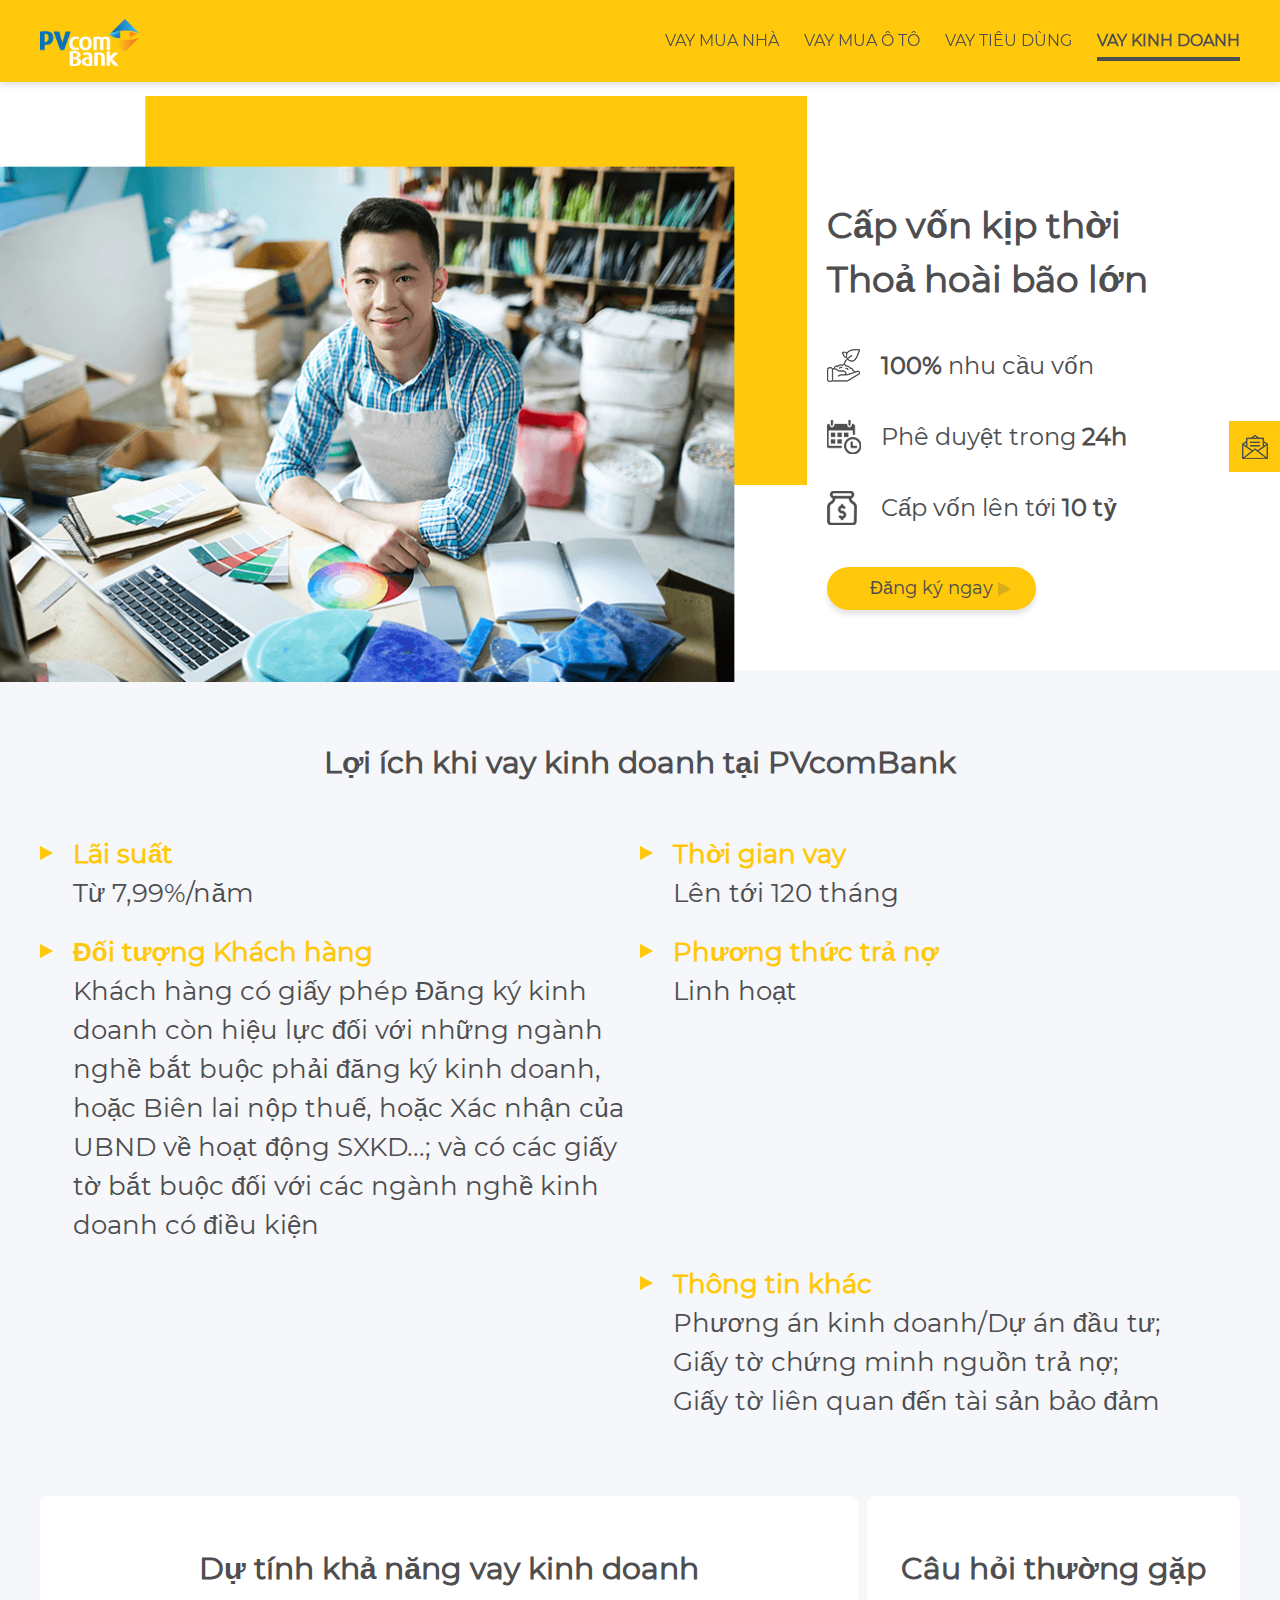
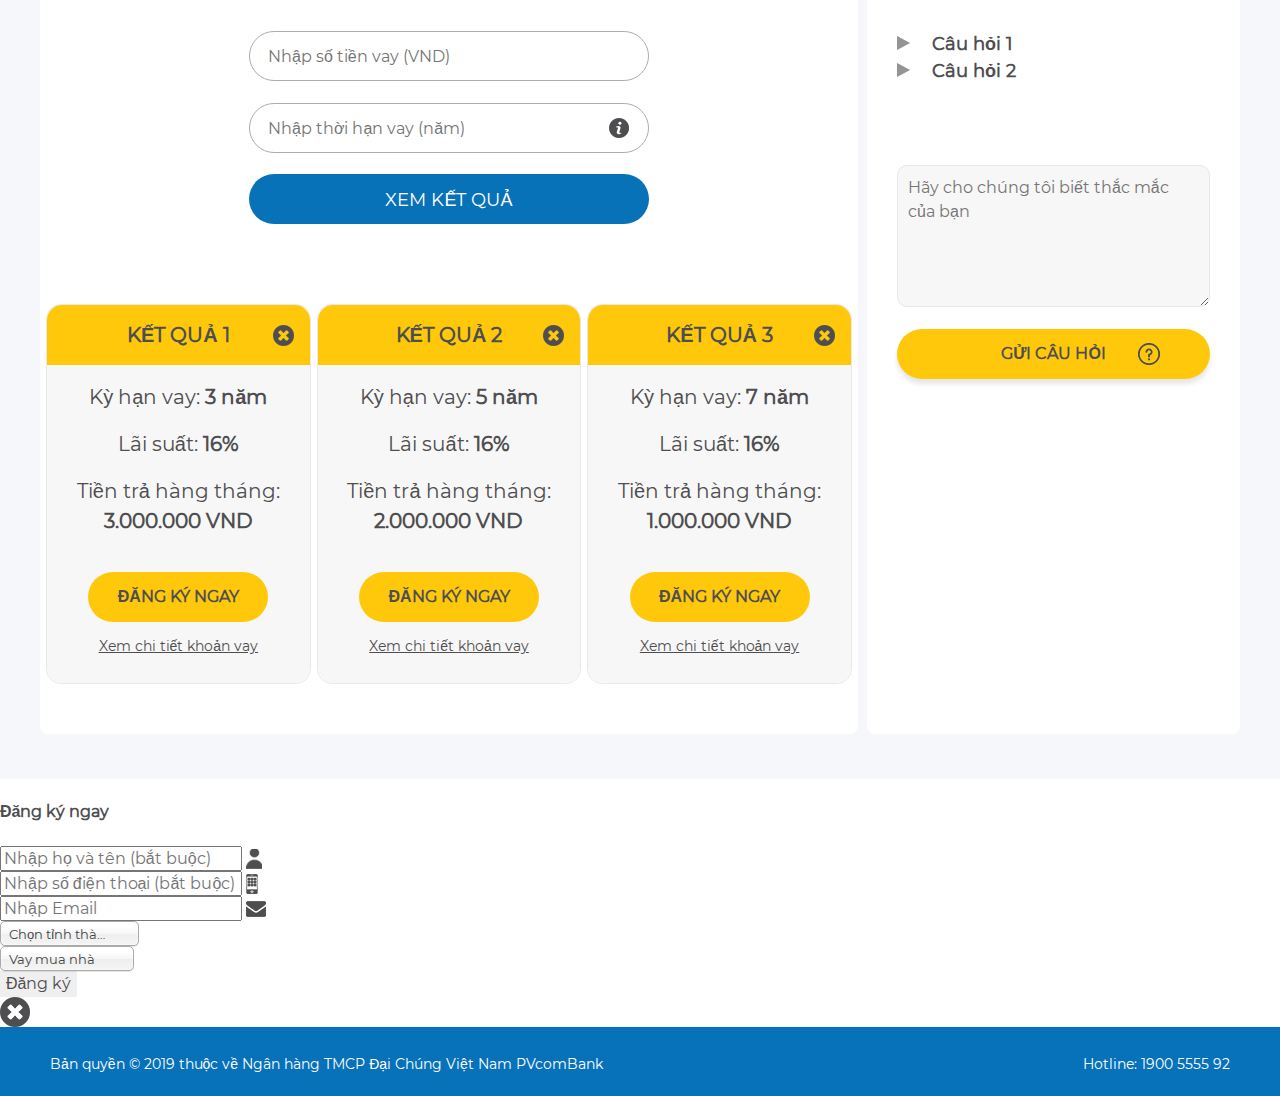
==== vay-kinh-doanh.html @ c95221a7 "first commit" ====
<!DOCTYPE html>
<html lang="vi">
	<head>
		<meta charset="utf-8">
		<meta http-equiv="X-UA-Compatible" content="IE=edge">
		<meta name="viewport" content="width=device-width, initial-scale=1">
		<meta name="format-detection" content="telephone=no"/>
		<title>Vay kinh doanh</title>

		<!-- CSS -->
		<link rel="stylesheet" href="assets/css/fullpage.css">
		<link rel="stylesheet" href="assets/css/chosen.min.css">
		<link rel="stylesheet" href="assets/css/styles.css?ver=1.42">
	</head>
	<body class="page">
		<div id="wrapper">
			<header id="header">
		        <div class="container">
	            	<div class="top-header">
		                <h1 class="logo">
		                	<a href="index.html"><img src="assets/images/commons/logo-big.png" alt="logo"></a>
		                </h1>
			            <div class="hd-right">
			                <nav class="nav">
			                    <ul class="nav-bar">
			                        <li>
			                            <a href="vay-mua-nha.html">Vay mua nhà</a>
			                        </li>
			                        <li>
			                            <a href="vay-mua-oto.html">Vay mua ô tô</a>
			                        </li>
			                        <li>
			                            <a href="vay-tieu-dung.html">Vay tiêu dùng</a>
			                        </li>
			                        <li class="current-menu-item">
			                            <a href="vay-kinh-doanh.html">Vay kinh doanh</a>
			                        </li>
			                    </ul>
			                </nav>
			            </div>
	                	<button id="navLine" class="nav-toggle">
		                    <span></span>
		                </button>
			        </div>
		        </div>
		    </header>
		    <main id="content">
				<div class="main-page">
					<div class="max-content">
						<figure><img src="assets/images/main-vay-kinh-doanh.png" alt="vay kinh doanh"></figure>
						<div class="main-page-info">
							<h2 class="title-page">Cấp vốn kịp thời<br />Thoả hoài bão lớn</h2>
							<ul>
								<li class="plant"><strong>100%</strong> nhu cầu vốn</li>
								<li class="calendar">Phê duyệt trong <strong>24h</strong></li>
								<li class="money">Cấp vốn lên tới <strong>10 tỷ</strong></li>
							</ul>
							<div class="btn-action"><a href="#" data-popup-open="popup-register" class="btn-register">Đăng ký ngay</a></div>
						</div>
					</div>
				</div>
				<div class="benefit">
					<div class="container">
						<h2 class="benefit-title">Lợi ích khi vay kinh doanh tại PVcomBank</h2>
						<div class="benefit-body">
							<div class="rows">
								<div class="benefit-col">
									<p><span class="clr-primary">Lãi suất</span><br />Từ 7,99%/năm</p>
								</div>
								<div class="benefit-col">
									<p><span class="clr-primary">Thời gian vay</span><br />Lên tới 120 tháng</p>
								</div>
							</div>
							<div class="rows">
								<div class="benefit-col">
									<p><span class="clr-primary">Đối tượng Khách hàng</span><br />Khách hàng có giấy phép Đăng ký kinh doanh còn hiệu lực đối với những ngành nghề bắt buộc phải đăng ký kinh doanh, hoặc Biên lai nộp thuế, hoặc Xác nhận của UBND về hoạt động SXKD...; và có các giấy tờ bắt buộc đối với các ngành nghề kinh doanh có điều kiện</p>
								</div>
								<div class="benefit-col">
									<p><span class="clr-primary">Phương thức trả nợ</span><br />Linh hoạt</p>
								</div>
							</div>
							<div class="rows">
								<div class="benefit-col">
								</div>
								<div class="benefit-col">
									<p><span class="clr-primary">Thông tin khác</span><br />Phương án kinh doanh/Dự án đầu tư;<br />Giấy tờ chứng minh nguồn trả nợ;<br />Giấy tờ liên quan đến tài sản bảo đảm</p>
								</div>
							</div>
						</div>
					</div>
				</div>
				<div class="estimates-faq">
					<div class="container">
						<div class="inner-estimates-faq">
							<div class="estimates-faq-col">
								<h2 class="estimates-faq-title">Dự tính khả năng vay kinh doanh</h2>
								<form id="loan-calculate" action="#" method="post" role="form">
									<div class="form-group">
										<input type="text" id="loan_amount" name="amount" placeholder="Nhập số tiền vay (VND)" required="required" autocomplete="off" data-a-dec="," data-a-sep=".">
									</div>
									<div class="form-group">
										<input type="text" id="loan_month" name="month" placeholder="Nhập thời hạn vay (năm)" required="required" autocomplete="off">
										<label for="month" class="input-info" rel="tooltip">
											<img src="assets/images/commons/ic-info-input.png">
											<span class="right">
										        <span>Tối thiểu: 1 năm<br />Tối đa: 10 năm</span>
										        <i></i>
										    </span>
										</label>
									</div>
									<button id="btn-cal-loan">Xem kết quả</button>
								</form>
								<div class="result">
									<div class="result-detail">
										<h3 class="result-title">Kết quả 1</h3>
										<div class="result-detai-content">
											<p>Kỳ hạn vay: <strong>3 năm</strong></p>
											<p>Lãi suất: <strong>16%</strong></p>
											<p>Tiền trả hàng tháng: <br /><strong>3.000.000 VND</strong></p>
											<div class="btn-loan-register"><a data-popup-open="popup-register" href="#">Đăng ký ngay</a></div>
											<a  href="chi-tiet-khoan-vay.html" target="_blank" class="link-loan-detail">Xem chi tiết khoản vay</a>
										</div>
									</div>
									<div class="result-detail dl-pc">
										<h3 class="result-title">Kết quả 2</h3>
										<div class="result-detai-content">
											<p>Kỳ hạn vay: <strong>5 năm</strong></p>
											<p>Lãi suất: <strong>16%</strong></p>
											<p>Tiền trả hàng tháng: <br /><strong>2.000.000 VND</strong></p>
											<div class="btn-loan-register"><a data-popup-open="popup-register" href="#">Đăng ký ngay</a></div>
											<a  href="chi-tiet-khoan-vay.html" target="_blank" class="link-loan-detail">Xem chi tiết khoản vay</a>
										</div>
									</div>
									<div class="result-detail dl-pc">
										<h3 class="result-title">Kết quả 3</h3>
										<div class="result-detai-content">
											<p>Kỳ hạn vay: <strong>7 năm</strong></p>
											<p>Lãi suất: <strong>16%</strong></p>
											<p>Tiền trả hàng tháng: <br /><strong>1.000.000 VND</strong></p>
											<div class="btn-loan-register"><a data-popup-open="popup-register" href="#">Đăng ký ngay</a></div>
											<a  href="chi-tiet-khoan-vay.html" target="_blank" class="link-loan-detail">Xem chi tiết khoản vay</a>
										</div>
									</div>
								</div>
								<div class="btn-more-result dl-sp">Xem thêm kết quả khác</div>
							</div>
							<div class="estimates-faq-col">
								<h2 class="estimates-faq-title">Câu hỏi thường gặp</h2>
								<div class="faq-list">
									<div class="faq-item">
										<div class="faq-item-title">Câu hỏi 1</div>
										<div class="faq-item-content"><p>Trả lời câu hỏi 2</p></div>
									</div>
									<div class="faq-item">
										<div class="faq-item-title">Câu hỏi 2</div>
										<div class="faq-item-content"><p>Trả lời câu hỏi 2</p></div>
									</div>
								</div>
								<div class="send-question">
									<form id="send-question" action="#" method="POST" role="form">
										<textarea name="question-content" id="question-content" rows="5" required="required" placeholder="Hãy cho chúng tôi biết thắc mắc của bạn"></textarea>
										<button type="submit" class="btn-send-question">Gửi câu hỏi</button>
									</form>
								</div>
							</div>
						</div>
					</div>
				</div>
				<div class="toolbox-link dl-pc">
					<ul class="tool-link">
						<li data-popup-open="popup-register" class="message"><a href="#">Đăng ký ngay</a></li>
					</ul>
				</div>
				<div class="popup-modal popup-register" data-popup="popup-register">
					<div class="popup-inner">
						<h4 class="popup-register-title">Đăng ký ngay</h4>
						<form action="#" id="form-register" method="POST" role="form">
							<div class="form-group required">
								<input type="text" id="input-name" name="name" placeholder="Nhập họ và tên (bắt buộc)" required="required">
								<label for="name" class="input-icon">
									<img src="assets/images/commons/ic-user.png">
								</label>
							</div>
							<div class="form-group required">
								<input type="text" id="input-phone" name="phone" placeholder="Nhập số điện thoại (bắt buộc)" required="required">
								<label for="phone" class="input-icon">
									<img src="assets/images/commons/ic-phone.png">
								</label>
							</div>
							<div class="form-group">
								<input type="text" id="input-email" name="email" placeholder="Nhập Email">
								<label for="email" class="input-icon">
									<img src="assets/images/commons/ic-email.png">
								</label>
							</div>
							<div class="form-group">
								<select name="provinces" id="input-provinces">
									<option value="">Chọn tỉnh thành</option>
									<option value="Hà Nội">Hà Nội</option>
									<option value="Đà Nẵng">Đà Nẵng</option>
									<option value="TP. Hồ Chí Minh">TP. Hồ Chí Minh</option>
								</select>
							</div>
							<div class="form-group">
								<select name="loan-type" id="input-loan-type">
									<option value="Vay mua nhà">Vay mua nhà</option>
									<option value="Vay mua ô tô">Vay mua ô tô</option>
									<option value="Vay tiêu dùng">Vay tiêu dùng</option>
									<option value="Vay Kinh doanh">Vay Kinh doanh</option>
								</select>
							</div>

							<button type="submit" id="btn-register-submit" class="btn-register btn-primary">Đăng ký</button>
						</form>

						<a class="popup-close" data-popup-close="popup-register" href="#"><img src="assets/images/commons/ic-close-form.png"></a>
					</div>
				</div>
				<div class="advisory-register dl-sp">
					<div class="inner-advisory-register">
						<a href="#" data-popup-open="popup-register" title="Đăng ký ngay">Đăng ký ngay</a>
					</div>
				</div>
			</main>
			<footer id="footer">
				<div class="container">
					<div class="ft-content">
						<div class="ft-col">
							<p>Bản quyền © 2019 thuộc về Ngân hàng TMCP Đại Chúng Việt Nam PVcomBank</p>
						</div>
						<div class="ft-col">
							<p>Hotline: 1900 5555 92</p>
						</div>
					</div>
				</div>
			</footer>
		</div>

		<!-- jQuery -->
		<script src="assets/js/jquery.min.js"></script>
		<script src="assets/js/fullpage.js"></script>
		<script src="assets/js/autoNumeric.js"></script>
		<script src="assets/js/chosen.jquery.min.js"></script>
		<script src="assets/js/customs.js?ver=1.42"></script>
		<script>
			$(document).ready(function() {
			    $("input[name='amount']").autoNumeric('init', {
			        mDec: 0
			    });
			});
			$("#input-provinces, #input-loan-type").chosen();
		</script>
	</body>
</html>
---- assets/css/styles.css ----
html {
  font-family: sans-serif;
  /* 1 */
  -ms-text-size-adjust: 100%;
  /* 2 */
  -webkit-text-size-adjust: 100%;
  /* 2 */ }

body {
  margin: 0;
}

article,
aside,
details,
figcaption,
figure,
footer,
header,
hgroup,
main,
menu,
nav,
section,
summary {
  display: block; }

audio,
canvas,
progress,
video {
  display: inline-block;
  /* 1 */
  vertical-align: baseline;
  /* 2 */ }

audio:not([controls]) {
  display: none;
  height: 0; }

[hidden],
template {
  display: none; }

a {
  background-color: transparent; }

a:active, a:hover {
  outline: 0; }

abbr[title] {
  border-bottom: 1px dotted; }

b,
strong {
  font-weight: bold; }

dfn {
  font-style: italic; }

h1 {
  font-size: 2em;
  margin: 0.67em 0; }

mark {
  background: #ff0;
  color: #000; }

small {
  font-size: 80%; }

sub,
sup {
  font-size: 75%;
  line-height: 0;
  position: relative;
  vertical-align: baseline; }

sup {
  top: -0.5em; }

sub {
  bottom: -0.25em; }

img {
  border: 0; }

svg:not(:root) {
  overflow: hidden; }

figure {
  margin: 1em 40px; }

hr {
  box-sizing: content-box;
  height: 0; }

pre {
  overflow: auto; }

code,
kbd,
pre,
samp {
  font-family: monospace, monospace;
  font-size: 1em; }

button,
input,
optgroup,
select,
textarea {
  color: inherit;
  /* 1 */
  font: inherit;
  /* 2 */
  margin: 0;
  /* 3 */ }

button {
  overflow: visible; }

button,
select {
  text-transform: none; }

button,
html input[type="button"],
input[type="reset"],
input[type="submit"] {
  -webkit-appearance: button;
  /* 2 */
  cursor: pointer;
  /* 3 */ }

button[disabled],
html input[disabled] {
  cursor: default; }

button::-moz-focus-inner,
input::-moz-focus-inner {
  border: 0;
  padding: 0; }

input {
  line-height: normal; }

input[type="checkbox"],
input[type="radio"] {
  box-sizing: border-box;
  /* 1 */
  padding: 0;
  /* 2 */ }

input[type="number"]::-webkit-inner-spin-button,
input[type="number"]::-webkit-outer-spin-button {
  height: auto; }

input[type="search"] {
  -webkit-appearance: textfield;
  /* 1 */
  box-sizing: content-box;
  /* 2 */ }

input[type="search"]::-webkit-search-cancel-button,
input[type="search"]::-webkit-search-decoration {
  -webkit-appearance: none; }

fieldset {
  border: 1px solid #c0c0c0;
  margin: 0 2px;
  padding: 0.35em 0.625em 0.75em; }

legend {
  border: 0;
  /* 1 */
  padding: 0;
  /* 2 */ }

textarea {
  overflow: auto; }

optgroup {
  font-weight: bold; }

table {
  border-collapse: collapse;
  border-spacing: 0; }

td,
th {
  padding: 0; }

/* base valiables */
/*keyframes*/
/* common mixins */
/* base valiables */
/* montserrat-regular - latin */
@font-face {
  font-family: 'Montserrat';
  font-style: normal;
  font-weight: 400;
  src: url('../fonts/montserrat-v14-latin-regular.eot'); /* IE9 Compat Modes */
  src: local('Montserrat Regular'), local('Montserrat-Regular'),
       url('../fonts/montserrat-v14-latin-regular.eot?#iefix') format('embedded-opentype'), /* IE6-IE8 */
       url('../fonts/montserrat-v14-latin-regular.woff2') format('woff2'), /* Super Modern Browsers */
       url('../fonts/montserrat-v14-latin-regular.woff') format('woff'), /* Modern Browsers */
       url('../fonts/montserrat-v14-latin-regular.ttf') format('truetype'), /* Safari, Android, iOS */
       url('../fonts/montserrat-v14-latin-regular.svg#Montserrat') format('svg'); /* Legacy iOS */
}

* {
  -webkit-box-sizing: border-box;
  -moz-box-sizing: border-box;
  box-sizing: border-box; }

html {
  font-size: 62.5%; }

html:not(.lt-ie10) .not-animated {
  opacity: 0; }

body {
  background-color: #fff;
  font-family: 'Montserrat', Arial, sans-serif;
  font-size: 1.6rem;
  line-height: 1.5;
  color: #4e4e50;
  width: 100%;
  height: 100%;
  overflow-x: hidden; }

ul, li {
  list-style: none;
  padding: 0; }

textarea:focus, input:focus, button:focus, select:focus {
  outline: none; }

select::-ms-expand {
  display: none;
  /* hide the default arrow in ie10 and ie11 */ }

button {
  border: none; }

a {
  opacity: 1;
  -webkit-transition: all 0.4s ease;
  -moz-transition: all 0.4s ease;
  -ms-transition: all 0.4s ease;
  -o-transition: all 0.4s ease;
  transition: all 0.4s ease; }
  a:hover {
    opacity: 0.7; }

p {
  margin-top: 1rem;
  margin-bottom: 1rem; }

a:hover, a:link, a:visited, a:active {
  text-decoration: none; }

img {
  width: auto;
  max-width: 100%;
  height: auto;
  vertical-align: middle; }

figure {
  padding: 0;
  margin: 0; }

button, html input[type="button"], input[type="reset"], input[type="submit"] {
  -webkit-appearance: button;
  cursor: pointer; }

input {
  height: auto; }

:not(output):-moz-ui-invalid {
  box-shadow: none; }

:not(output):-moz-ui-invalid:-moz-focusring {
  box-shadow: none; }

output:-moz-ui-invalid {
  color: none; }

.wrapper {
  width: 100%;
  height: 100%;
  overflow: hidden;
  position: relative; }

.container {
  width: 100%;
  max-width: 1200px;
  margin: 0 auto; }
  @media screen and (max-width: 768px) {
    .container {
      padding-left: 20px;
      padding-right: 20px; } }

.max-content {
  max-width: 1366px;
  width: 100%;
  margin: 0 auto; }

.no-position {
  position: static; }

.img-responsive {
  max-width: 100%;
  display: block;
  height: auto; }

.text-left {
  text-align: left; }

.text-center {
  text-align: center; }

.text-right {
  text-align: right; }

.text-justify {
  text-align: justify; }

.text-lowercase {
  text-transform: lowercase; }

.text-uppercase {
  text-transform: uppercase; }

.nopd {
  padding: 0 !important; }

.nomg {
  margin: 0 !important; }

img.dl-pc {
  margin: 0 auto; }

.dl-pc {
  display: block; }
  @media screen and (max-width: 768px) {
    .dl-pc {
      display: none; } }

.dl-sp {
  display: none; }
  @media screen and (max-width: 768px) {
    .dl-sp {
      display: block; } }

.box-content figure {
  overflow: hidden;
  display: table;
  width: 100%; }

.box-content figure img {
  -webkit-transform: scale(1);
  transform: scale(1);
  -webkit-transition: .3s ease-in-out;
  transition: .3s ease-in-out; }

.box-content figure:hover img {
  -webkit-transform: scale(1.1);
  transform: scale(1.1); }

#fp-nav ul li a span, .fp-slidesNav ul li a span {
  background: #0072bc; }

.intro .title-section {
  font-size: 36px;
  margin-top: 0;
  line-height: 1.35; }
  @media screen and (max-width: 768px) {
    .intro .title-section {
      font-size: 22px; } }
  @media screen and (max-width: 768px) and (min-width: 320px) {
    .intro .title-section {
      font-size: calc(22px + 14 * ((100vw - 320px) / 448)); } }
  @media screen and (max-width: 768px) and (min-width: 768px) {
    .intro .title-section {
      font-size: 36px; } }

.intro p {
  font-size: 16px; }
  @media screen and (min-width: 320px) {
    .intro p {
      font-size: calc(16px + 2 * ((100vw - 320px) / 448)); } }
  @media screen and (min-width: 768px) {
    .intro p {
      font-size: 18px; } }

.btn-action .btn-register {
  width: 209px;
  height: 43px;
  background: #ffc80b;
  display: -webkit-box;
  display: -moz-box;
  display: -ms-flexbox;
  display: -moz-flex;
  display: -webkit-flex;
  display: flex;
  align-items: center;
  justify-content: center;
  border-radius: 50px;
  font-size: 18px;
  color: #4e4e50;
  position: relative;
  box-shadow: 0px 5px 5px rgba(0, 0, 0, 0.1);
  transition: all 0.3s ease 0s; }
  @media screen and (max-width: 768px) {
    .btn-action .btn-register {
      margin: auto; } }
  .btn-action .btn-register:after {
    content: '';
    background: url("../images/commons/ic-next.png") no-repeat;
    position: absolute;
    width: 13px;
    height: 14px;
    top: 0;
    bottom: 0;
    right: 25px;
    margin: auto; }
  .btn-action .btn-register:hover {
    opacity: 1;
    background: #0072bc;
    box-shadow: 0px 5px 5px rgba(57, 114, 187, 0.1);
    color: #fff;
    transform: translateY(-2px); }
  .btn-action .btn-register.btn--white {
    background: #fff;
    color: #4e4e50; }
    .btn-action .btn-register.btn--white:hover {
      opacity: 1;
      background: #0072bc;
      box-shadow: 0px 5px 5px rgba(57, 114, 187, 0.1);
      color: #fff;
      transform: translateY(-2px); }
    .btn-action .btn-register.btn--white:after {
      background: url("../images/commons/ic-next-white.png") no-repeat; }

/* Icon Wobble Horizontal */
@-webkit-keyframes hvr-icon-wobble-horizontal {
  16.65% {
    -webkit-transform: translateX(6px);
    transform: translateX(6px); }
  33.3% {
    -webkit-transform: translateX(-5px);
    transform: translateX(-5px); }
  49.95% {
    -webkit-transform: translateX(4px);
    transform: translateX(4px); }
  66.6% {
    -webkit-transform: translateX(-2px);
    transform: translateX(-2px); }
  83.25% {
    -webkit-transform: translateX(1px);
    transform: translateX(1px); }
  100% {
    -webkit-transform: translateX(0);
    transform: translateX(0); } }

@keyframes hvr-icon-wobble-horizontal {
  16.65% {
    -webkit-transform: translateX(6px);
    transform: translateX(6px); }
  33.3% {
    -webkit-transform: translateX(-5px);
    transform: translateX(-5px); }
  49.95% {
    -webkit-transform: translateX(4px);
    transform: translateX(4px); }
  66.6% {
    -webkit-transform: translateX(-2px);
    transform: translateX(-2px); }
  83.25% {
    -webkit-transform: translateX(1px);
    transform: translateX(1px); }
  100% {
    -webkit-transform: translateX(0);
    transform: translateX(0); } }

.hvr-icon-wobble-horizontal {
  display: inline-block;
  vertical-align: middle;
  /* -webkit-transform: perspective(1px) translateZ(0); */
  /* transform: perspective(1px) translateZ(0); */
  box-shadow: 0 0 1px rgba(0, 0, 0, 0);
  -webkit-transition-duration: 0.3s;
  /* transition-duration: 0.3s; */ }

.btn-action .btn-register:after {
  -webkit-transform: translateZ(0);
  transform: translateZ(0); }

.btn-action .btn-register:hover:after, .btn-action .btn-register:focus:after,
.btn-action .btn-register:active:after {
  -webkit-animation-name: hvr-icon-wobble-horizontal;
  animation-name: hvr-icon-wobble-horizontal;
  -webkit-animation-duration: 1s;
  animation-duration: 1s;
  -webkit-animation-timing-function: ease-in-out;
  animation-timing-function: ease-in-out;
  -webkit-animation-iteration-count: 1;
  animation-iteration-count: 1; }

.clearfix {
  clear: both;
  height: 0; }
  .clearfix:after, .clearfix:before {
    content: " ";
    display: table; }

.select2-dropdown {
  top: 22px !important;
  left: 8px !important; }

#wrapper #header {
  position: fixed;
  z-index: 999;
  width: 100%;
  transition: all 0.5s; }
  #wrapper #header .top-header {
    display: -webkit-box;
    display: -moz-box;
    display: -ms-flexbox;
    display: -moz-flex;
    display: -webkit-flex;
    display: flex;
    align-items: center;
    justify-content: space-between; }
    #wrapper #header .top-header .logo {
      margin: .5em 0; }
      #wrapper #header .top-header .logo img {
        width: 142px;
        transition: all 1s ease;
        -webkit-transition: all 1s ease; }
      @media screen and (max-width: 768px) {
        #wrapper #header .top-header .logo {
          width: 77px;
          margin: .15em auto; } }
    #wrapper #header .top-header .hd-right nav .nav-bar {
      display: -webkit-box;
      display: -moz-box;
      display: -ms-flexbox;
      display: -moz-flex;
      display: -webkit-flex;
      display: flex; }
      @media screen and (max-width: 768px) {
        #wrapper #header .top-header .hd-right nav .nav-bar {
          flex-direction: column; } }
      @media screen and (max-width: 768px) {
        #wrapper #header .top-header .hd-right nav .nav-bar li {
          border-bottom: 1px solid #ffffff35;
          margin: 0 !important;
          padding: 14px 0; } }
      #wrapper #header .top-header .hd-right nav .nav-bar li a {
        color: #4e4e50;
        position: relative;
        text-transform: uppercase; }
        @media screen and (max-width: 768px) {
          #wrapper #header .top-header .hd-right nav .nav-bar li a {
            color: #fff; } }
        #wrapper #header .top-header .hd-right nav .nav-bar li a:before, #wrapper #header .top-header .hd-right nav .nav-bar li a:after {
          position: absolute;
          -webkit-transition: all 0.35s ease;
          transition: all 0.35s ease; }
        #wrapper #header .top-header .hd-right nav .nav-bar li a:before {
          bottom: -11px;
          display: block;
          height: 4px;
          width: 0%;
          content: "";
          background: #4e4e50; }
          @media screen and (max-width: 768px) {
            #wrapper #header .top-header .hd-right nav .nav-bar li a:before {
              content: none; } }
        #wrapper #header .top-header .hd-right nav .nav-bar li a:hover:before {
          opacity: 1;
          width: 100%; }
        #wrapper #header .top-header .hd-right nav .nav-bar li a:hover:after {
          max-width: 100%; }
        #wrapper #header .top-header .hd-right nav .nav-bar li a:hover {
          opacity: 1; }
      #wrapper #header .top-header .hd-right nav .nav-bar li.current-menu-item a:before {
        opacity: 1;
        width: 100%; }
      #wrapper #header .top-header .hd-right nav .nav-bar li.current-menu-item {
        font-weight: 600; }
      #wrapper #header .top-header .hd-right nav .nav-bar li:not(:last-child) {
        margin-right: 25px; }
        @media screen and (max-width: 840px) {
          #wrapper #header .top-header .hd-right nav .nav-bar li:not(:last-child) {
            margin-right: 8px; } }
    @media screen and (max-width: 768px) {
      #wrapper #header .top-header .hd-right {
        background: rgba(241, 188, 18, 0.8);
        position: absolute;
        width: 100%;
        max-width: 768px;
        height: auto;
        margin-top: 56px;
        left: 0;
        top: 0;
        z-index: 99;
        -webkit-transform: translate3d(100%, 0, 0);
        -ms-transform: translate3d(100%, 0, 0);
        -moz-transform: translate3d(100%, 0, 0);
        transform: translate3d(100%, 0, 0);
        -webkit-transition: transform 0.4s ease;
        -ms-transition: transform 0.4s ease;
        -moz-transition: transform 0.4s ease;
        transition: transform 0.4s ease;
        padding: 0 10px; }
        #wrapper #header .top-header .hd-right.nav-active {
          -webkit-transform: translate3d(0, 0, 0);
          -ms-transform: translate3d(0, 0, 0);
          -moz-transform: translate3d(0, 0, 0);
          transform: translate3d(0, 0, 0); } }
    #wrapper #header .top-header .nav-toggle {
      background-color: transparent;
      color: #fff;
      border: none;
      line-height: 0;
      display: inline-block;
      position: absolute;
      width: 30px;
      height: 30px;
      padding: 0;
      margin: 0;
      cursor: pointer;
      outline: none;
      z-index: 999;
      display: none;
      right: 20px; }
      @media screen and (max-width: 768px) {
        #wrapper #header .top-header .nav-toggle {
          display: block; } }
      #wrapper #header .top-header .nav-toggle span {
        background-color: #fff;
        height: 4px;
        border-radius: 0;
        position: relative;
        display: block;
        width: 30px;
        -webkit-transition: 0.3s all ease;
        -moz-transition: 0.3s all ease;
        -ms-transition: 0.3s all ease;
        -o-transition: 0.3s all ease;
        transition: 0.3s all ease; }
        #wrapper #header .top-header .nav-toggle span:before, #wrapper #header .top-header .nav-toggle span:after {
          background-color: #fff;
          content: "";
          position: absolute;
          width: 30px;
          height: 4px;
          left: 0;
          top: -10px;
          border-radius: 0;
          -webkit-transition: 0.3s all ease;
          -moz-transition: 0.3s all ease;
          -ms-transition: 0.3s all ease;
          -o-transition: 0.3s all ease;
          transition: 0.3s all ease;
          -webkit-transition-duration: 0.3s, 0.3s, .3s;
          transition-duration: 0.3s, 0.3s, .3s;
          -webkit-transition-delay: 0.3s, 0s, .3s;
          transition-delay: 0.3s, 0s, .3s;
          -webkit-transition-property: top, -webkit-transform, width;
          transition-property: top, transform, width;
          transform-origin: center; }
        #wrapper #header .top-header .nav-toggle span:after {
          top: 10px; }
      #wrapper #header .top-header .nav-toggle.active span {
        background: transparent;
        right: 0;
        left: auto;
        -webkit-transition: background 0.3s 0s ease;
        -moz-transition: background 0.3s 0s ease;
        -ms-transition: background 0.3s 0s ease;
        -o-transition: background 0.3s 0s ease;
        transition: background 0.3s 0s ease; }
        #wrapper #header .top-header .nav-toggle.active span:before, #wrapper #header .top-header .nav-toggle.active span:after {
          top: 0;
          right: 0;
          left: auto;
          width: 30px;
          -webkit-transition-delay: 0s, 0.3s;
          transition-delay: 0s, 0.3s; }
        #wrapper #header .top-header .nav-toggle.active span:before {
          -webkit-transform: rotate(45deg);
          -ms-transform: rotate(45deg);
          -moz-transform: rotate(45deg);
          transform: rotate(45deg); }
        #wrapper #header .top-header .nav-toggle.active span:after {
          -webkit-transform: rotate(-45deg);
          -ms-transform: rotate(-45deg);
          -moz-transform: rotate(-45deg);
          transform: rotate(-45deg); }
      #wrapper #header .top-header .nav-toggle small {
        display: none; }
  #wrapper #header.scroll-down {
    box-shadow: 0 3px 7px rgba(0, 0, 0, 0.13);
    background: #ffc80b; }
    #wrapper #header.scroll-down img {
      width: 100px !important;
      transition: all 1s ease;
      -webkit-transition: all 1s ease; }

footer, .box-ft {
  background: #0772ba; }
  footer.fix-footer, .box-ft.fix-footer {
    position: fixed;
    bottom: 0;
    width: 100%; }
  footer .container, .box-ft .container {
    padding: 0 10px; }
  footer .ft-content, .box-ft .ft-content {
    height: 69px;
    display: -webkit-box;
    display: -moz-box;
    display: -ms-flexbox;
    display: -moz-flex;
    display: -webkit-flex;
    display: flex;
    align-items: center;
    justify-content: space-between;
    color: #fff;
    font-size: 14px;
    padding-top: 5px; }
    @media screen and (max-width: 768px) {
      footer .ft-content, .box-ft .ft-content {
        height: auto;
        flex-direction: column;
        justify-content: center; }
        footer .ft-content .ft-col, .box-ft .ft-content .ft-col {
          text-align: center; }
          footer .ft-content .ft-col:first-child, .box-ft .ft-content .ft-col:first-child {
            order: 2;
            font-size: 10px; }
          footer .ft-content .ft-col:last-child, .box-ft .ft-content .ft-col:last-child {
            order: 1;
            font-size: 12px; }
          footer .ft-content .ft-col p, .box-ft .ft-content .ft-col p {
            margin: 0 0 .5rem; } }

#content .box-main {
  background: url("../images/screen-1.png") no-repeat;
  background-size: cover;
  display: block; }
  @media screen and (max-width: 768px) {
    #content .box-main {
      background: url("../images/screen-1-sp.png") no-repeat;
      background-size: cover; } }
  #content .box-main .fp-tableCell {
    display: block; }
  #content .box-main .container {
    height: 100%; }
  #content .box-main .inner-section {
    position: relative;
    display: block;
    width: 100%;
    height: 100%; }
    #content .box-main .inner-section .intro {
      position: absolute;
      width: 100%;
      max-width: 506px;
      height: 300px;
      bottom: 74px;
      right: 0;
      display: table;
      background: rgba(0, 0, 0, 0.25);
      color: #fff;
      padding: 15px 40px; }
      #content .box-main .inner-section .intro .title-section {
        margin-bottom: 10px; }
      #content .box-main .inner-section .intro p {
        line-height: 2;
        margin-bottom: 7px; }
      @media screen and (max-width: 768px) {
        #content .box-main .inner-section .intro {
          text-align: center;
          left: 0;
          margin: auto;
          bottom: 30px;
          height: 250px;
          padding: 15px 25px; } }
    @media screen and (max-width: 768px) {
      #content .box-main .inner-section .btn-action .btn-register {
        margin: auto; } }

#content .section .intro .title-section {
  margin-bottom: 35px; }

#content .section .intro p {
  line-height: 2.2;
  margin-bottom: 65px; }
  @media screen and (max-width: 768px) {
    #content .section .intro p {
      line-height: 1.5 !important;
      margin-bottom: 22px !important; } }

#content .buy-house .inner-section, #content .consumption .inner-section, #content .buy-car .inner-section, #content .business .inner-section {
  max-width: 1366px;
  width: 100%;
  display: -webkit-box;
  display: -moz-box;
  display: -ms-flexbox;
  display: -moz-flex;
  display: -webkit-flex;
  display: flex;
  align-items: center;
  justify-content: space-between;
  margin: 0 auto; }
  @media screen and (max-width: 768px) {
    #content .buy-house .inner-section, #content .consumption .inner-section, #content .buy-car .inner-section, #content .business .inner-section {
      flex-direction: column; }
      #content .buy-house .inner-section .intro, #content .consumption .inner-section .intro, #content .buy-car .inner-section .intro, #content .business .inner-section .intro {
        margin: 0 !important; }
        #content .buy-house .inner-section .intro .title-section, #content .consumption .inner-section .intro .title-section, #content .buy-car .inner-section .intro .title-section, #content .business .inner-section .intro .title-section {
          margin-bottom: 20px; }
        #content .buy-house .inner-section .intro p, #content .consumption .inner-section .intro p, #content .buy-car .inner-section .intro p, #content .business .inner-section .intro p {
          margin-bottom: 20px !important; } }
  @media screen and (max-width: 414px) {
    #content .buy-house .inner-section .intro, #content .consumption .inner-section .intro, #content .buy-car .inner-section .intro, #content .business .inner-section .intro {
      padding: 0 20px; } }

#content .buy-house .inner-section .intro, #content .consumption .inner-section .intro {
  max-width: 370px;
  margin-left: 83px;
  margin-right: 20px; }
  @media screen and (max-width: 768px) {
    #content .buy-house .inner-section .intro, #content .consumption .inner-section .intro {
      margin: 0;
      order: 2; } }

#content .buy-house .inner-section figure, #content .consumption .inner-section figure {
  display: block; }
  @media screen and (max-width: 768px) {
    #content .buy-house .inner-section figure, #content .consumption .inner-section figure {
      order: 1;
      margin-bottom: 28px; } }

#content .buy-car, #content .business {
  background: #ffc80b; }
  #content .buy-car .inner-section .intro, #content .business .inner-section .intro {
    max-width: 370px;
    margin-right: 83px;
    margin-left: 20px; }
  #content .buy-car .inner-section figure, #content .business .inner-section figure {
    display: block; }
    @media screen and (max-width: 768px) {
      #content .buy-car .inner-section figure, #content .business .inner-section figure {
        margin-bottom: 28px; } }

#content .business .box-ft {
  -webkit-transform: translateX(100%);
  transform: translateX(100%);
  opacity: 0;
  -webkit-transition: opacity 0.6s ease-in-out, -webkit-transform 0.6s cubic-bezier(0.16, 0.68, 0.43, 0.99);
  transition: opacity 0.6s ease-in-out, -webkit-transform 0.6s cubic-bezier(0.16, 0.68, 0.43, 0.99);
  transition: transform 0.6s cubic-bezier(0.16, 0.68, 0.43, 0.99), opacity 0.6s ease-in-out;
  transition: transform 0.6s cubic-bezier(0.16, 0.68, 0.43, 0.99), opacity 0.6s ease-in-out, -webkit-transform 0.6s cubic-bezier(0.16, 0.68, 0.43, 0.99);
  -webkit-transform: translateX(0) translateY(0);
  transform: translateX(0) translateY(0);
  -webkit-transform: translateY(1000px);
  transform: translateY(1000px); }

#content .business.active .box-ft {
  position: fixed;
  width: 100%;
  bottom: 0;
  -webkit-transform: translateX(0);
  transform: translateX(0);
  -webkit-transition-delay: 2s;
  transition-delay: 2s;
  opacity: 1; }

#fp-nav ul li a span, .fp-slidesNav ul li a span {
  height: 6px;
  width: 6px; }

#fp-nav ul li a.active span {
  margin: -6px 0 0 -5px; }

.section .intro {
  -webkit-transform: translateX(100%);
  transform: translateX(100%);
  opacity: 0;
  -webkit-transition: opacity 0.6s ease-in-out, -webkit-transform 0.6s cubic-bezier(0.16, 0.68, 0.43, 0.99);
  transition: opacity 0.6s ease-in-out, -webkit-transform 0.6s cubic-bezier(0.16, 0.68, 0.43, 0.99);
  transition: transform 0.6s cubic-bezier(0.16, 0.68, 0.43, 0.99), opacity 0.6s ease-in-out;
  transition: transform 0.6s cubic-bezier(0.16, 0.68, 0.43, 0.99), opacity 0.6s ease-in-out, -webkit-transform 0.6s cubic-bezier(0.16, 0.68, 0.43, 0.99);
  -webkit-transform: translateX(0) translateY(0);
  transform: translateX(0) translateY(0);
  -webkit-transform: translateY(1000px);
  transform: translateY(1000px); }

.section.active .intro {
  -webkit-transform: translateX(0);
  transform: translateX(0);
  -webkit-transition-delay: 1.4s;
  transition-delay: 1.4s;
  opacity: 1; }

.section figure {
  -webkit-transform: translateY(-2000px);
  transform: translateY(-2000px);
  opacity: 0;
  -webkit-transition: opacity 0.66s ease-in-out, -webkit-transform 0.66s cubic-bezier(0.16, 0.68, 0.43, 0.99);
  transition: opacity 0.66s ease-in-out, -webkit-transform 0.66s cubic-bezier(0.16, 0.68, 0.43, 0.99);
  transition: transform 0.66s cubic-bezier(0.16, 0.68, 0.43, 0.99), opacity 0.66s ease-in-out;
  transition: transform 0.66s cubic-bezier(0.16, 0.68, 0.43, 0.99), opacity 0.66s ease-in-out, -webkit-transform 0.66s cubic-bezier(0.16, 0.68, 0.43, 0.99); }

.section.active figure {
  -webkit-transform: translateY(0);
  transform: translateY(0);
  opacity: 1;
  -webkit-transition-delay: .8s;
  transition-delay: .8s; }

.page #header {
  box-shadow: 0 3px 7px rgba(0, 0, 0, 0.13);
  background: #ffc80b; }
  .page #header .top-header .logo img {
    width: 100px !important; }

.page #content {
  padding-top: 96px; }
  @media screen and (max-width: 768px) {
    .page #content {
      padding-top: 65px; } }
  .page #content .main-page .max-content {
    display: -webkit-box;
    display: -moz-box;
    display: -ms-flexbox;
    display: -moz-flex;
    display: -webkit-flex;
    display: flex;
    align-items: center;
    justify-content: space-between; }
    @media screen and (max-width: 768px) {
      .page #content .main-page .max-content {
        flex-direction: column; } }
  .page #content .main-page figure {
    margin-right: 20px; }
    @media screen and (max-width: 768px) {
      .page #content .main-page figure {
        margin: 0; } }
  .page #content .main-page-info {
    max-width: 373px;
    width: 100%;
    margin-right: 80px; }
    @media screen and (max-width: 1200px) {
      .page #content .main-page-info {
        margin-right: 0; } }
    @media screen and (max-width: 768px) {
      .page #content .main-page-info {
        max-width: inherit;
        padding-bottom: 20px; } }
  @media screen and (max-width: 768px) and (max-width: 768px) {
    .page #content .main-page-info {
      padding-left: 20px;
      padding-right: 20px; } }
    .page #content .main-page-info .title-page {
      font-size: 36px;
      font-weight: 600;
      padding-bottom: 13px; }
      @media screen and (max-width: 768px) {
        .page #content .main-page-info .title-page {
          padding-bottom: 0; }
          .page #content .main-page-info .title-page {
            font-size: 22px; } }
    @media screen and (max-width: 768px) and (min-width: 320px) {
      .page #content .main-page-info .title-page {
        font-size: calc(22px + 14 * ((100vw - 320px) / 448)); } }
    @media screen and (max-width: 768px) and (min-width: 768px) {
      .page #content .main-page-info .title-page {
        font-size: 36px; } }
    .page #content .main-page-info ul {
      font-size: 24px;
      padding-bottom: 17px; }
      @media screen and (max-width: 768px) {
        .page #content .main-page-info ul {
          font-size: 16px; } }
  @media screen and (max-width: 768px) and (min-width: 320px) {
    .page #content .main-page-info ul {
      font-size: calc(16px + 8 * ((100vw - 320px) / 448)); } }
  @media screen and (max-width: 768px) and (min-width: 768px) {
    .page #content .main-page-info ul {
      font-size: 24px; } }
      .page #content .main-page-info ul li {
        position: relative;
        padding-left: 54px; }
        @media screen and (max-width: 768px) {
          .page #content .main-page-info ul li {
            padding-left: 46px; } }
        .page #content .main-page-info ul li:before {
          content: '';
          position: absolute;
          top: 0;
          bottom: 0;
          margin: auto;
          left: 0; }
        .page #content .main-page-info ul li.plant:before {
          background: url("../images/commons/ic-plant.png") no-repeat;
          width: 34px;
          height: 34px; }
        .page #content .main-page-info ul li.time:before {
          background: url("../images/commons/ic-time.png") no-repeat;
          width: 34px;
          height: 34px; }
        .page #content .main-page-info ul li.calendar:before {
          background: url("../images/commons/ic-calendar.png") no-repeat;
          width: 34px;
          height: 34px; }
        .page #content .main-page-info ul li.money:before {
          background: url("../images/commons/ic-money.png") no-repeat;
          width: 34px;
          height: 34px; }
        @media screen and (max-width: 768px) {
          .page #content .main-page-info ul li:before {
            width: 24px !important;
            height: 24px !important;
            background-size: contain !important; } }
        .page #content .main-page-info ul li + li {
          margin-top: 35px; }
          @media screen and (max-width: 768px) {
            .page #content .main-page-info ul li + li {
              margin-top: 8px; } }
  .page #content .benefit {
    background: #f6f7fa;
    margin-top: -12px;
    display: flex;
    width: 100%; }
    @media screen and (max-width: 768px) {
      .page #content .benefit {
        margin-top: 0; } }
    .page #content .benefit-title {
      font-size: 30px;
      font-weight: 600;
      text-align: center;
      margin-top: 70px;
      margin-bottom: 40px; }
      @media screen and (max-width: 768px) {
        .page #content .benefit-title {
          margin-top: 20px; }
          .page #content .benefit-title {
            font-size: 18px; } }
    @media screen and (max-width: 768px) and (min-width: 320px) {
      .page #content .benefit-title {
        font-size: calc(18px + 12 * ((100vw - 320px) / 448)); } }
    @media screen and (max-width: 768px) and (min-width: 768px) {
      .page #content .benefit-title {
        font-size: 30px; } }
    .page #content .benefit .benefit-body .rows {
      display: -webkit-box;
      display: -moz-box;
      display: -ms-flexbox;
      display: -moz-flex;
      display: -webkit-flex;
      display: flex; }
      @media screen and (max-width: 768px) {
        .page #content .benefit .benefit-body .rows {
          flex-direction: column; } }
    .page #content .benefit .benefit-body .benefit-col {
      -webkit-flex: 0 0 50%;
      -ms-flex: 0 0 50%;
      flex: 0 0 50%;
      max-width: 50%; }
      @media screen and (max-width: 768px) {
        .page #content .benefit .benefit-body .benefit-col {
          -webkit-flex: 0 0 100%;
          -ms-flex: 0 0 100%;
          flex: 0 0 100%;
          max-width: 100%; } }
      .page #content .benefit .benefit-body .benefit-col p {
        font-size: 26px;
        padding-left: 33px;
        position: relative; }
        @media screen and (max-width: 768px) {
          .page #content .benefit .benefit-body .benefit-col p {
            font-size: 16px; } }
  @media screen and (max-width: 768px) and (min-width: 320px) {
    .page #content .benefit .benefit-body .benefit-col p {
      font-size: calc(16px + 10 * ((100vw - 320px) / 448)); } }
  @media screen and (max-width: 768px) and (min-width: 768px) {
    .page #content .benefit .benefit-body .benefit-col p {
      font-size: 26px; } }
        .page #content .benefit .benefit-body .benefit-col p:before {
          content: '';
          position: absolute;
          background: url("../images/commons/ic-info.png") no-repeat;
          width: 13px;
          height: 14px;
          top: 11px;
          left: 0; }
          @media screen and (max-width: 768px) {
            .page #content .benefit .benefit-body .benefit-col p:before {
              top: 4px; } }
        .page #content .benefit .benefit-body .benefit-col p + p {
          margin-top: 45px; }
      .page #content .benefit .benefit-body .benefit-col .clr-primary {
        color: #ffc80b;
        font-weight: 600; }
    @media screen and (max-width: 900px) {
      .page #content .benefit .benefit-body.benefit-ct-table {
        width: 100%;
        overflow-x: scroll; } }
    .page #content .benefit .benefit-body .table-benefit {
      border: 1px solid #c2c3c4;
      min-width: 900px;
      margin-bottom: 20px;
      margin-top: 26px; }
      .page #content .benefit .benefit-body .table-benefit table {
        width: 100%; }
      .page #content .benefit .benefit-body .table-benefit td, .page #content .benefit .benefit-body .table-benefit th {
        border-left: 1px solid #c9c9cb;
        min-width: 220px; }
      .page #content .benefit .benefit-body .table-benefit thead tr {
        background: #ffc80b;
        height: 50px;
        font-weight: 600; }
        .page #content .benefit .benefit-body .table-benefit thead tr {
          font-size: 18px; }
          @media screen and (min-width: 320px) {
            .page #content .benefit .benefit-body .table-benefit thead tr {
              font-size: calc(18px + 2 * ((100vw - 320px) / 448)); } }
          @media screen and (min-width: 768px) {
            .page #content .benefit .benefit-body .table-benefit thead tr {
              font-size: 20px; } }
      .page #content .benefit .benefit-body .table-benefit tbody tr {
        font-size: 18px; }
        @media screen and (min-width: 320px) {
          .page #content .benefit .benefit-body .table-benefit tbody tr {
            font-size: calc(18px + 2 * ((100vw - 320px) / 448)); } }
        @media screen and (min-width: 768px) {
          .page #content .benefit .benefit-body .table-benefit tbody tr {
            font-size: 20px; } }
      .page #content .benefit .benefit-body .table-benefit tbody tr td {
        padding: 10px 0 10px 35px; }
        @media screen and (max-width: 900px) {
          .page #content .benefit .benefit-body .table-benefit tbody tr td {
            padding: 10px; } }
        .page #content .benefit .benefit-body .table-benefit tbody tr td:first-child {
          font-weight: 600; }
      .page #content .benefit .benefit-body .table-benefit tbody tr:nth-child(even) {
        background: #fff9e4; }
    .page #content .benefit .benefit-body .attach-file {
      margin-left: 19px;
      position: relative; }
      .page #content .benefit .benefit-body .attach-file .top {
        width: 94px;
        top: -6px;
        left: 34%;
        transform: translate(-50%, -100%);
        padding: 10px;
        color: #4e4e50;
        background-color: #fff;
        border-radius: 50px;
        position: absolute;
        z-index: 999;
        box-sizing: border-box;
        box-shadow: 0 1px 8px transparent;
        visibility: hidden;
        opacity: 0;
        transition: opacity 0.8s;
        font-size: 12px; }
      .page #content .benefit .benefit-body .attach-file:hover .top {
        visibility: visible;
        opacity: 1; }
      .page #content .benefit .benefit-body .attach-file .top i {
        position: absolute;
        top: 100%;
        left: 50%;
        width: 24px;
        height: 12px;
        overflow: hidden; }
      .page #content .benefit .benefit-body .attach-file .top i::after {
        content: '';
        position: absolute;
        width: 12px;
        height: 12px;
        left: 50%;
        transform: translate(-50%, -50%) rotate(45deg);
        background-color: #fff;
        box-shadow: 0 1px 8px transparent; }
  .page #content .estimates-faq {
    background: #f6f7fa;
    margin-top: -20px;
    padding-top: 85px;
    padding-bottom: 45px; }
    @media screen and (max-width: 768px) {
      .page #content .estimates-faq .container {
        padding: 0; } }
    .page #content .estimates-faq .inner-estimates-faq {
      display: -webkit-box;
      display: -moz-box;
      display: -ms-flexbox;
      display: -moz-flex;
      display: -webkit-flex;
      display: flex;
      justify-content: space-between; }
      @media screen and (max-width: 900px) {
        .page #content .estimates-faq .inner-estimates-faq {
          flex-direction: column;
          overflow: hidden; } }
      .page #content .estimates-faq .inner-estimates-faq .estimates-faq-col {
        background: #fff;
        border-radius: 8px; }
        .page #content .estimates-faq .inner-estimates-faq .estimates-faq-col .btn-more-result {
          background: #0772ba;
          width: 220px;
          margin: 10px auto;
          text-align: center;
          color: #FFF;
          height: 35px;
          line-height: 35px;
          border-radius: 50px;
          cursor: pointer; }
        .page #content .estimates-faq .inner-estimates-faq .estimates-faq-col:first-child {
          max-width: 818px;
          width: 100%; }
          @media screen and (max-width: 900px) {
            .page #content .estimates-faq .inner-estimates-faq .estimates-faq-col:first-child {
              max-width: 100%;
              margin-bottom: 30px; } }
          @media screen and (max-width: 768px) {
            .page #content .estimates-faq .inner-estimates-faq .estimates-faq-col:first-child {
              padding-bottom: 40px; } }
        .page #content .estimates-faq .inner-estimates-faq .estimates-faq-col:last-child {
          max-width: 373px;
          width: 100%; }
          @media screen and (max-width: 900px) {
            .page #content .estimates-faq .inner-estimates-faq .estimates-faq-col:last-child {
              max-width: inherit;
              padding-bottom: 40px; } }
    .page #content .estimates-faq-title {
      font-size: 30px;
      font-weight: 600;
      text-align: center;
      margin-top: 50px;
      margin-bottom: 40px; }
      @media screen and (max-width: 768px) {
        .page #content .estimates-faq-title {
          font-size: 18px; } }
  @media screen and (max-width: 768px) and (min-width: 320px) {
    .page #content .estimates-faq-title {
      font-size: calc(18px + 12 * ((100vw - 320px) / 448)); } }
  @media screen and (max-width: 768px) and (min-width: 768px) {
    .page #content .estimates-faq-title {
      font-size: 30px; } }
    .page #content .estimates-faq #loan-calculate {
      text-align: center;
      margin: auto;
      margin-bottom: 80px;
      max-width: 400px; }
      @media screen and (max-width: 768px) {
        .page #content .estimates-faq #loan-calculate {
          padding-right: 20px;
          padding-left: 20px;
          margin-bottom: 70px; } }
      .page #content .estimates-faq #loan-calculate .form-group {
        position: relative; }
        .page #content .estimates-faq #loan-calculate .form-group .input-info {
          position: absolute;
          z-index: 2;
          right: 20px;
          height: 20px;
          top: 0;
          bottom: 0;
          margin: auto 0; }
          .page #content .estimates-faq #loan-calculate .form-group .input-info img {
            vertical-align: top; }
          .page #content .estimates-faq #loan-calculate .form-group .input-info .right {
            width: 137px;
            top: 50%;
            left: 100%;
            margin-left: 10px;
            transform: translate(0, -50%);
            padding: 10px 15px;
            color: #fff;
            background: #595959;
            font-size: 12px;
            border-radius: 8px;
            position: absolute;
            z-index: 9;
            box-sizing: border-box;
            visibility: hidden;
            opacity: 0;
            transition: opacity 0.8s;
            text-align: left; }
            @media screen and (max-width: 768px) {
              .page #content .estimates-faq #loan-calculate .form-group .input-info .right {
                top: -15px;
                left: 0;
                transform: translate(-65%, -100%); } }
          .page #content .estimates-faq #loan-calculate .form-group .input-info:hover .right {
            visibility: visible;
            opacity: 1; }
          .page #content .estimates-faq #loan-calculate .form-group .input-info .right i {
            position: absolute;
            top: 50%;
            right: 100%;
            margin-top: -12px;
            width: 12px;
            height: 24px;
            overflow: hidden; }
            @media screen and (max-width: 768px) {
              .page #content .estimates-faq #loan-calculate .form-group .input-info .right i {
                top: 100%;
                right: 25%;
                margin: 0;
                height: 12px;
                width: 24px; } }
          .page #content .estimates-faq #loan-calculate .form-group .input-info .right i::after {
            content: '';
            position: absolute;
            width: 12px;
            height: 12px;
            left: 0;
            top: 50%;
            transform: translate(50%, -50%) rotate(-45deg);
            background-color: #595959;
            box-shadow: 0 1px 8px transparent; }
            @media screen and (max-width: 768px) {
              .page #content .estimates-faq #loan-calculate .form-group .input-info .right i::after {
                transform: translate(-50%, -50%) rotate(-45deg);
                left: 50%;
                top: unset; } }
        .page #content .estimates-faq #loan-calculate .form-group + .form-group {
          margin-top: 22px; }
      .page #content .estimates-faq #loan-calculate input {
        max-width: 400px;
        width: 100%;
        height: 50px;
        border-radius: 50px;
        border: 1px solid #acacad;
        padding: 15px 18px;
        transition: box-shadow .5s; }
        .page #content .estimates-faq #loan-calculate input:hover, .page #content .estimates-faq #loan-calculate input:focus {
          border-color: #fff;
          box-shadow: 0px 0px 6px 2px rgba(0, 0, 0, 0.14);
          -webkit-box-shadow: 0px 0px 6px 2px rgba(0, 0, 0, 0.14);
          -moz-box-shadow: 0px 0px 6px 2px rgba(0, 0, 0, 0.14); }
      .page #content .estimates-faq #loan-calculate #loan_month {
        padding-right: 45px; }
      .page #content .estimates-faq #loan-calculate #btn-cal-loan {
        max-width: 400px;
        width: 100%;
        height: 50px;
        font-size: 18px;
        background: #0872b9;
        border-radius: 50px;
        color: #fff;
        text-transform: uppercase;
        border: none;
        line-height: 50px;
        margin-top: 21px; }
        .page #content .estimates-faq #loan-calculate #btn-cal-loan:hover {
          background: #ffc80b;
          box-shadow: 0px 5px 5px rgba(57, 114, 187, 0.1); }
    .page #content .estimates-faq .result {
      display: -webkit-box;
      display: -moz-box;
      display: -ms-flexbox;
      display: -moz-flex;
      display: -webkit-flex;
      display: flex;
      justify-content: space-evenly;
      margin-bottom: 50px; }
      @media screen and (max-width: 768px) {
        .page #content .estimates-faq .result {
          margin: 0 20px;
          flex-direction: column; } }
      .page #content .estimates-faq .result .result-detail {
        -webkit-flex: 0 0 32.33333%;
        -ms-flex: 0 0 32.33333%;
        flex: 0 0 32.33333%;
        max-width: 32.33333%;
        text-align: center;
        border-radius: 15px;
        border: 1px solid #e8e8e8;
        min-height: 380px; }
        @media screen and (max-width: 768px) {
          .page #content .estimates-faq .result .result-detail {
            -webkit-flex: 0 0 auto;
            -ms-flex: 0 0 auto;
            flex: 0 0 auto;
            max-width: auto;
            max-width: inherit;
            margin-bottom: 15px;
            max-width: 480px;
            width: 100%;
            margin-left: auto;
            margin-right: auto;
            min-height: auto; } }
        .page #content .estimates-faq .result .result-detail .result-title {
          display: -webkit-box;
          display: -moz-box;
          display: -ms-flexbox;
          display: -moz-flex;
          display: -webkit-flex;
          display: flex;
          align-items: center;
          justify-content: center;
          background: #ffc80b;
          text-transform: uppercase;
          height: 60px;
          margin: 0;
          border-top-right-radius: 15px;
          border-top-left-radius: 15px;
          position: relative;
          pointer-events: none; }
          .page #content .estimates-faq .result .result-detail .result-title {
            font-size: 16px; }
            @media screen and (min-width: 320px) {
              .page #content .estimates-faq .result .result-detail .result-title {
                font-size: calc(16px + 4 * ((100vw - 320px) / 448)); } }
            @media screen and (min-width: 768px) {
              .page #content .estimates-faq .result .result-detail .result-title {
                font-size: 20px; } }
          .page #content .estimates-faq .result .result-detail .result-title:after {
            content: '';
            position: absolute;
            background: url("../images/commons/ic-close.png") no-repeat;
            width: 21px;
            height: 21px;
            top: 0;
            bottom: 0;
            margin: auto;
            right: 16px;
            cursor: pointer;
            pointer-events: all; }
        .page #content .estimates-faq .result .result-detail .result-detai-content {
          background: #f8f7f7;
          height: 318px;
          display: table;
          width: 100%;
          border-bottom-right-radius: 15px;
          border-bottom-left-radius: 15px; }
          @media screen and (max-width: 768px) {
            .page #content .estimates-faq .result .result-detail .result-detai-content {
              height: auto; } }
          .page #content .estimates-faq .result .result-detail .result-detai-content p {
            margin: 1.7rem; }
            .page #content .estimates-faq .result .result-detail .result-detai-content p {
              font-size: 16px; }
              @media screen and (min-width: 320px) {
                .page #content .estimates-faq .result .result-detail .result-detai-content p {
                  font-size: calc(16px + 4 * ((100vw - 320px) / 448)); } }
              @media screen and (min-width: 768px) {
                .page #content .estimates-faq .result .result-detail .result-detai-content p {
                  font-size: 20px; } }
          .page #content .estimates-faq .result .result-detail .result-detai-content .btn-loan-register {
            font-size: 16px;
            text-transform: uppercase;
            background: #ffc80b;
            width: 180px;
            height: 50px;
            margin: 0 auto;
            display: -webkit-box;
            display: -moz-box;
            display: -ms-flexbox;
            display: -moz-flex;
            display: -webkit-flex;
            display: flex;
            align-items: center;
            justify-content: center;
            border-radius: 50px;
            margin-top: 36px;
            font-weight: 600; }
            .page #content .estimates-faq .result .result-detail .result-detai-content .btn-loan-register a {
              color: #4e4e50; }
            .page #content .estimates-faq .result .result-detail .result-detai-content .btn-loan-register:hover {
              background: #0772ba; }
              .page #content .estimates-faq .result .result-detail .result-detai-content .btn-loan-register:hover a {
                opacity: 1;
                color: #fff; }
          .page #content .estimates-faq .result .result-detail .result-detai-content .link-loan-detail {
            font-size: 14px;
            text-decoration: underline;
            color: #4e4e50;
            display: block;
            margin: 0 auto;
            margin-top: 14px;
            margin-bottom: 15px; }
        @media screen and (max-width: 768px) {
          .page #content .estimates-faq .result .result-detail:nth-child(3) {
            margin-right: 40px; } }
    .page #content .estimates-faq .faq-list {
      padding-left: 30px;
      padding-right: 30px; }
      .page #content .estimates-faq .faq-list .faq-item-title {
        font-weight: 600;
        position: relative;
        padding-left: 35px;
        cursor: pointer; }
        .page #content .estimates-faq .faq-list .faq-item-title {
          font-size: 16px; }
          @media screen and (min-width: 320px) {
            .page #content .estimates-faq .faq-list .faq-item-title {
              font-size: calc(16px + 2 * ((100vw - 320px) / 448)); } }
          @media screen and (min-width: 768px) {
            .page #content .estimates-faq .faq-list .faq-item-title {
              font-size: 18px; } }
        .page #content .estimates-faq .faq-list .faq-item-title:before {
          content: '';
          position: absolute;
          background: url("../images/commons/ic-question.png") no-repeat;
          width: 13px;
          height: 14px;
          top: 5px;
          left: 0;
          -moz-transition: -moz-transform 150ms ease-in-out;
          -o-transition: -o-transform 150ms ease-in-out;
          -webkit-transition: -webkit-transform 150ms ease-in-out;
          transition: transform 150ms ease-in-out; }
        .page #content .estimates-faq .faq-list .faq-item-title.active:before {
          -webkit-transform: rotate(90deg);
          -ms-transform: rotate(90deg);
          transform: rotate(90deg); }
      .page #content .estimates-faq .faq-list .faq-item-content {
        display: none;
        padding-left: 35px; }
    .page #content .estimates-faq .send-question {
      padding-left: 30px;
      padding-right: 30px;
      margin-top: 80px; }
      .page #content .estimates-faq .send-question #question-content {
        background: #f8f7f7;
        border: 1px solid #e9e8e8;
        border-radius: 10px;
        width: 100% !important;
        padding: 10px;
        resize: vertical; }
      .page #content .estimates-faq .send-question .btn-send-question {
        background: #ffc80b;
        text-transform: uppercase;
        position: relative;
        font-weight: 600;
        border: none;
        width: 100%;
        height: 50px;
        display: -webkit-box;
        display: -moz-box;
        display: -ms-flexbox;
        display: -moz-flex;
        display: -webkit-flex;
        display: flex;
        align-items: center;
        justify-content: center;
        border-radius: 50px;
        position: relative;
        box-shadow: 0px 5px 5px rgba(0, 0, 0, 0.1);
        transition: all 0.3s ease 0s;
        margin-top: 15px; }
        @media screen and (max-width: 768px) {
          .page #content .estimates-faq .send-question .btn-send-question {
            font-size: 16px; } }
        .page #content .estimates-faq .send-question .btn-send-question:after {
          content: '';
          position: absolute;
          background: url("../images/commons/ic-btn-question.png") no-repeat;
          width: 22px;
          height: 22px;
          top: 0;
          bottom: 0;
          margin: auto;
          right: 50px; }
          @media screen and (max-width: 768px) {
            .page #content .estimates-faq .send-question .btn-send-question:after {
              right: 30px; } }
        .page #content .estimates-faq .send-question .btn-send-question:hover {
          background: #f8f7f7; }
  .page #content .toolbox-link {
    position: fixed;
    right: 0;
    width: 185px;
    height: 51px;
    top: 45%;
    z-index: 9; }
    .page #content .toolbox-link .tool-link .message {
      background: #ffc80b;
      width: 100%;
      height: 51px;
      right: -134px;
      -webkit-transition: right .5s;
      -moz-transition: right .5s;
      transition: right .5s;
      margin-bottom: 1px;
      position: relative; }
      .page #content .toolbox-link .tool-link .message a {
        width: auto;
        padding-left: 51px;
        height: 51px;
        text-transform: uppercase;
        display: block;
        background: url("../images/commons/ic-message.png") 13px center no-repeat;
        color: #4e4e50;
        line-height: 55px; }
      .page #content .toolbox-link .tool-link .message:hover {
        right: -5px; }
  .page #content .loan-detail {
    margin-bottom: 50px; }
    .page #content .loan-detail-title {
      font-weight: 600;
      text-align: center;
      margin: 25px 0; }
      .page #content .loan-detail-title {
        font-size: 20px; }
        @media screen and (min-width: 320px) {
          .page #content .loan-detail-title {
            font-size: calc(20px + 4 * ((100vw - 320px) / 448)); } }
        @media screen and (min-width: 768px) {
          .page #content .loan-detail-title {
            font-size: 24px; } }
    .page #content .loan-detail .loan-total {
      font-weight: 600;
      margin: 15px 0; }
      .page #content .loan-detail .loan-total {
        font-size: 18px; }
        @media screen and (min-width: 320px) {
          .page #content .loan-detail .loan-total {
            font-size: calc(18px + 2 * ((100vw - 320px) / 448)); } }
        @media screen and (min-width: 768px) {
          .page #content .loan-detail .loan-total {
            font-size: 20px; } }
    .page #content .loan-detail .loan-note {
      font-style: italic; }
    .page #content .loan-detail .page-year {
      display: -webkit-box;
      display: -moz-box;
      display: -ms-flexbox;
      display: -moz-flex;
      display: -webkit-flex;
      display: flex;
      align-items: center;
      justify-content: flex-end;
      margin: 30px 0; }
      @media screen and (max-width: 768px) {
        .page #content .loan-detail .page-year {
          flex-direction: column; } }
      .page #content .loan-detail .page-year label {
        font-weight: 600;
        margin-right: 50px; }
        .page #content .loan-detail .page-year label {
          font-size: 20px; }
          @media screen and (min-width: 320px) {
            .page #content .loan-detail .page-year label {
              font-size: calc(20px + 4 * ((100vw - 320px) / 448)); } }
          @media screen and (min-width: 768px) {
            .page #content .loan-detail .page-year label {
              font-size: 24px; } }
        @media screen and (max-width: 768px) {
          .page #content .loan-detail .page-year label {
            margin-right: 0;
            margin-bottom: 20px; } }
      .page #content .loan-detail .page-year ul {
        display: -webkit-box;
        display: -moz-box;
        display: -ms-flexbox;
        display: -moz-flex;
        display: -webkit-flex;
        display: flex;
        margin: 0; }
        .page #content .loan-detail .page-year ul li {
          font-size: 20px;
          font-weight: 600;
          text-align: center;
          padding: 0 10px;
          line-height: 1.7; }
          .page #content .loan-detail .page-year ul li {
            font-size: 18px; }
            @media screen and (min-width: 320px) {
              .page #content .loan-detail .page-year ul li {
                font-size: calc(18px + 2 * ((100vw - 320px) / 448)); } }
            @media screen and (min-width: 768px) {
              .page #content .loan-detail .page-year ul li {
                font-size: 20px; } }
          .page #content .loan-detail .page-year ul li a {
            color: #4e4e50; }
            .page #content .loan-detail .page-year ul li a:hover {
              opacity: 1; }
          .page #content .loan-detail .page-year ul li.active, .page #content .loan-detail .page-year ul li:hover {
            background: #ffc80b;
            border-radius: 5px; }
          .page #content .loan-detail .page-year ul li.prev, .page #content .loan-detail .page-year ul li.next {
            width: 35px;
            height: 35px;
            cursor: pointer; }
          .page #content .loan-detail .page-year ul li.prev {
            margin-right: 20px;
            background: url("../images/commons/ic-page-visible.png") no-repeat;
            background-size: cover;
            -webkit-transform: rotate(180deg);
            -ms-transform: rotate(180deg);
            transform: rotate(180deg); }
            .page #content .loan-detail .page-year ul li.prev.disabled {
              background: url("../images/commons/ic-page-disable.png") no-repeat;
              background-size: cover;
              -webkit-transform: rotate(0deg);
              -ms-transform: rotate(0deg);
              transform: rotate(0deg); }
          .page #content .loan-detail .page-year ul li.next {
            margin-left: 20px;
            background: url("../images/commons/ic-page-visible.png") no-repeat;
            background-size: cover; }
            .page #content .loan-detail .page-year ul li.next.disabled {
              background: url("../images/commons/ic-page-disable.png") no-repeat;
              background-size: cover;
              -webkit-transform: rotate(180deg);
              -ms-transform: rotate(180deg);
              transform: rotate(180deg); }
    .page #content .loan-detail .btn-loan-register {
      background: #ffc80b;
      width: 300px;
      height: 50px;
      font-weight: 600;
      font-size: 20px;
      text-transform: uppercase;
      margin: 0 auto;
      display: -webkit-box;
      display: -moz-box;
      display: -ms-flexbox;
      display: -moz-flex;
      display: -webkit-flex;
      display: flex;
      align-items: center;
      justify-content: center;
      border-radius: 50px;
      margin-bottom: 15px; }
      .page #content .loan-detail .btn-loan-register a {
        color: #4e4e50; }
      .page #content .loan-detail .btn-loan-register:hover {
        background: #0772ba; }
        .page #content .loan-detail .btn-loan-register:hover a {
          opacity: 1;
          color: #fff; }
  .page #content .advisory-register {
    display: none; }
    @media screen and (max-width: 768px) {
      .page #content .advisory-register.show-btn {
        position: fixed;
        width: 100%;
        bottom: 0;
        display: block;
        z-index: 3; } }
    .page #content .advisory-register .inner-advisory-register {
      display: -webkit-box;
      display: -moz-box;
      display: -ms-flexbox;
      display: -moz-flex;
      display: -webkit-flex;
      display: flex;
      height: 44px;
      text-transform: uppercase;
      align-items: center;
      justify-content: center;
      background: #ffc80b;
      font-weight: 600; }
      .page #content .advisory-register .inner-advisory-register a {
        color: #4e4e50; }

  .form-field {
    display: flex;
    justify-content: space-between;
    margin-bottom: 20px;
    background-color: white;
    border-radius: 4px;
    border-width: 1px;
    border-style: solid;
    border-color: rgb(226, 226, 226);
    border-image: initial;
    padding: 12px 17px;
  }

  .form-input {
    font-size: 18px;
    display: inline-block;
    font-weight: 600;
    width: 50%;
    padding-left: 10px;
    background-color: white;
    border-width: initial;
    border-style: none;
    border-color: initial;
    border-image: initial;
  }

  .tel-box {
    width: 50%;
    border: none;
    text-align: right;
  }
  .page #banner {
    background-color: #ffc80b;
    padding-top: 96px;
    padding-bottom: 30px; }
    @media screen and (max-width: 768px) {
      .page #banner {
        padding-top: 65px; } }
    .page #banner .main-page .max-content {
      display: -webkit-box;
      display: -moz-box;
      display: -ms-flexbox;
      display: -moz-flex;
      display: -webkit-flex;
      display: flex;
      align-items: center;
      justify-content: space-between; }
      @media screen and (max-width: 768px) {
        .page #banner .main-page .max-content {
          flex-direction: column; } }
    .page #banner .main-page figure {
      margin-right: 20px; }
      @media screen and (max-width: 768px) {
        .page #banner .main-page figure {
          margin: 0; } }
    .page #banner .main-page-info {
      max-width: 373px;
      width: 100%;
      margin-right: 80px; }
      @media screen and (max-width: 1200px) {
        .page #banner .main-page-info {
          margin: 0; } }
      @media screen and (max-width: 768px) {
        .page #banner .main-page-info {
          max-width: inherit;
          padding-bottom: 20px; } }
    @media screen and (max-width: 768px) and (max-width: 768px) {
      .page #banner .main-page-info {
        padding-left: 20px;
        padding-right: 20px; } }
      .page #banner .main-page-info .title-page {
        font-size: 36px;
        font-weight: 600;
        padding-bottom: 0px; }
        @media screen and (max-width: 768px) {
          .page #banner .main-page-info .title-page {
            padding-bottom: 0; }
            .page #banner .main-page-info .title-page {
              font-size: 22px; } }
      @media screen and (max-width: 768px) and (min-width: 320px) {
        .page #banner .main-page-info .title-page {
          font-size: calc(22px + 14 * ((100vw - 320px) / 448)); } }
      @media screen and (max-width: 768px) and (min-width: 768px) {
        .page #banner .main-page-info .title-page {
          font-size: 36px; } }
      .page #banner .main-page-info .form-box {
        border-radius: 10px;
        margin: 30px 0px;
        box-shadow: rgba(120, 120, 120, 0.1) 2px 5px 10px 1px;
        background-color: white;
        padding:  20px; }
        @media screen and (max-width: 768px) {
          .page #banner .main-page-info .form-box {
            padding: 10px; }

      .page #banner .main-page-info ul {
        font-size: 24px;
        padding-bottom: 17px; }
        @media screen and (max-width: 768px) {
          .page #banner .main-page-info ul {
            font-size: 16px; } }
    @media screen and (max-width: 768px) and (min-width: 320px) {
      .page #banner .main-page-info ul {
        font-size: calc(16px + 8 * ((100vw - 320px) / 448)); } }
    @media screen and (max-width: 768px) and (min-width: 768px) {
      .page #banner .main-page-info ul {
        font-size: 24px; } }
        .page #banner .main-page-info ul li {
          position: relative;
          padding-left: 54px; }
          @media screen and (max-width: 768px) {
            .page #banner .main-page-info ul li {
              padding-left: 46px; } }
          .page #banner .main-page-info ul li:before {
            content: '';
            position: absolute;
            top: 0;
            bottom: 0;
            margin: auto;
            left: 0; }
          .page #banner .main-page-info ul li.plant:before {
            background: url("../images/commons/ic-plant.png") no-repeat;
            width: 34px;
            height: 34px; }
          .page #banner .main-page-info ul li.time:before {
            background: url("../images/commons/ic-time.png") no-repeat;
            width: 34px;
            height: 34px; }
          .page #banner .main-page-info ul li.calendar:before {
            background: url("../images/commons/ic-calendar.png") no-repeat;
            width: 34px;
            height: 34px; }
          .page #banner .main-page-info ul li.money:before {
            background: url("../images/commons/ic-money.png") no-repeat;
            width: 34px;
            height: 34px; }
          @media screen and (max-width: 768px) {
            .page #banner .main-page-info ul li:before {
              width: 24px !important;
              height: 24px !important;
              background-size: contain !important; } }
          .page #banner .main-page-info ul li + li {
            margin-top: 35px; }
            @media screen and (max-width: 768px) {
              .page #banner .main-page-info ul li + li {
                margin-top: 8px; } }
    .page #banner .benefit {
      background: #f6f7fa;
      margin-top: -12px;
      display: flex;
      width: 100%; }
      @media screen and (max-width: 768px) {
        .page #banner .benefit {
          margin-top: 0; } }
      .page #banner .benefit-title {
        font-size: 30px;
        font-weight: 600;
        text-align: center;
        margin-top: 70px;
        margin-bottom: 40px; }
        @media screen and (max-width: 768px) {
          .page #banner .benefit-title {
            margin-top: 20px; }
            .page #banner .benefit-title {
              font-size: 18px; } }
      @media screen and (max-width: 768px) and (min-width: 320px) {
        .page #banner .benefit-title {
          font-size: calc(18px + 12 * ((100vw - 320px) / 448)); } }
      @media screen and (max-width: 768px) and (min-width: 768px) {
        .page #banner .benefit-title {
          font-size: 30px; } }
      .page #banner .benefit .benefit-body .rows {
        display: -webkit-box;
        display: -moz-box;
        display: -ms-flexbox;
        display: -moz-flex;
        display: -webkit-flex;
        display: flex; }
        @media screen and (max-width: 768px) {
          .page #banner .benefit .benefit-body .rows {
            flex-direction: column; } }
      .page #banner .benefit .benefit-body .benefit-col {
        -webkit-flex: 0 0 50%;
        -ms-flex: 0 0 50%;
        flex: 0 0 50%;
        max-width: 50%; }
        @media screen and (max-width: 768px) {
          .page #banner .benefit .benefit-body .benefit-col {
            -webkit-flex: 0 0 100%;
            -ms-flex: 0 0 100%;
            flex: 0 0 100%;
            max-width: 100%; } }
        .page #banner .benefit .benefit-body .benefit-col p {
          font-size: 26px;
          padding-left: 33px;
          position: relative; }
          @media screen and (max-width: 768px) {
            .page #banner .benefit .benefit-body .benefit-col p {
              font-size: 16px; } }
    @media screen and (max-width: 768px) and (min-width: 320px) {
      .page #banner .benefit .benefit-body .benefit-col p {
        font-size: calc(16px + 10 * ((100vw - 320px) / 448)); } }
    @media screen and (max-width: 768px) and (min-width: 768px) {
      .page #banner .benefit .benefit-body .benefit-col p {
        font-size: 26px; } }
          .page #banner .benefit .benefit-body .benefit-col p:before {
            content: '';
            position: absolute;
            background: url("../images/commons/ic-info.png") no-repeat;
            width: 13px;
            height: 14px;
            top: 11px;
            left: 0; }
            @media screen and (max-width: 768px) {
              .page #banner .benefit .benefit-body .benefit-col p:before {
                top: 4px; } }
          .page #banner .benefit .benefit-body .benefit-col p + p {
            margin-top: 45px; }
        .page #banner .benefit .benefit-body .benefit-col .clr-primary {
          color: #ffc80b;
          font-weight: 600; }
      @media screen and (max-width: 900px) {
        .page #banner .benefit .benefit-body.benefit-ct-table {
          width: 100%;
          overflow-x: scroll; } }
      .page #banner .benefit .benefit-body .table-benefit {
        border: 1px solid #c2c3c4;
        min-width: 900px;
        margin-bottom: 20px;
        margin-top: 26px; }
        .page #banner .benefit .benefit-body .table-benefit table {
          width: 100%; }
        .page #banner .benefit .benefit-body .table-benefit td, .page #banner .benefit .benefit-body .table-benefit th {
          border-left: 1px solid #c9c9cb;
          min-width: 220px; }
        .page #banner .benefit .benefit-body .table-benefit thead tr {
          background: #ffc80b;
          height: 50px;
          font-weight: 600; }
          .page #banner .benefit .benefit-body .table-benefit thead tr {
            font-size: 18px; }
            @media screen and (min-width: 320px) {
              .page #banner .benefit .benefit-body .table-benefit thead tr {
                font-size: calc(18px + 2 * ((100vw - 320px) / 448)); } }
            @media screen and (min-width: 768px) {
              .page #banner .benefit .benefit-body .table-benefit thead tr {
                font-size: 20px; } }
        .page #banner .benefit .benefit-body .table-benefit tbody tr {
          font-size: 18px; }
          @media screen and (min-width: 320px) {
            .page #banner .benefit .benefit-body .table-benefit tbody tr {
              font-size: calc(18px + 2 * ((100vw - 320px) / 448)); } }
          @media screen and (min-width: 768px) {
            .page #banner .benefit .benefit-body .table-benefit tbody tr {
              font-size: 20px; } }
        .page #banner .benefit .benefit-body .table-benefit tbody tr td {
          padding: 10px 0 10px 35px; }
          @media screen and (max-width: 900px) {
            .page #banner .benefit .benefit-body .table-benefit tbody tr td {
              padding: 10px; } }
          .page #banner .benefit .benefit-body .table-benefit tbody tr td:first-child {
            font-weight: 600; }
        .page #banner .benefit .benefit-body .table-benefit tbody tr:nth-child(even) {
          background: #fff9e4; }
      .page #banner .benefit .benefit-body .attach-file {
        margin-left: 19px;
        position: relative; }
        .page #banner .benefit .benefit-body .attach-file .top {
          width: 94px;
          top: -6px;
          left: 34%;
          transform: translate(-50%, -100%);
          padding: 10px;
          color: #4e4e50;
          background-color: #fff;
          border-radius: 50px;
          position: absolute;
          z-index: 999;
          box-sizing: border-box;
          box-shadow: 0 1px 8px transparent;
          visibility: hidden;
          opacity: 0;
          transition: opacity 0.8s;
          font-size: 12px; }
        .page #banner .benefit .benefit-body .attach-file:hover .top {
          visibility: visible;
          opacity: 1; }
        .page #banner .benefit .benefit-body .attach-file .top i {
          position: absolute;
          top: 100%;
          left: 50%;
          width: 24px;
          height: 12px;
          overflow: hidden; }
        .page #banner .benefit .benefit-body .attach-file .top i::after {
          content: '';
          position: absolute;
          width: 12px;
          height: 12px;
          left: 50%;
          transform: translate(-50%, -50%) rotate(45deg);
          background-color: #fff;
          box-shadow: 0 1px 8px transparent; }
    .page #banner .estimates-faq {
      background: #f6f7fa;
      margin-top: -20px;
      padding-top: 85px;
      padding-bottom: 45px; }
      @media screen and (max-width: 768px) {
        .page #banner .estimates-faq .container {
          padding: 0; } }
      .page #banner .estimates-faq .inner-estimates-faq {
        display: -webkit-box;
        display: -moz-box;
        display: -ms-flexbox;
        display: -moz-flex;
        display: -webkit-flex;
        display: flex;
        justify-content: space-between; }
        @media screen and (max-width: 900px) {
          .page #banner .estimates-faq .inner-estimates-faq {
            flex-direction: column;
            overflow: hidden; } }
        .page #banner .estimates-faq .inner-estimates-faq .estimates-faq-col {
          background: #fff;
          border-radius: 8px; }
          .page #banner .estimates-faq .inner-estimates-faq .estimates-faq-col .btn-more-result {
            background: #0772ba;
            width: 220px;
            margin: 10px auto;
            text-align: center;
            color: #FFF;
            height: 35px;
            line-height: 35px;
            border-radius: 50px;
            cursor: pointer; }
          .page #banner .estimates-faq .inner-estimates-faq .estimates-faq-col:first-child {
            max-width: 818px;
            width: 100%; }
            @media screen and (max-width: 900px) {
              .page #banner .estimates-faq .inner-estimates-faq .estimates-faq-col:first-child {
                max-width: 100%;
                margin-bottom: 30px; } }
            @media screen and (max-width: 768px) {
              .page #banner .estimates-faq .inner-estimates-faq .estimates-faq-col:first-child {
                padding-bottom: 40px; } }
          .page #banner .estimates-faq .inner-estimates-faq .estimates-faq-col:last-child {
            max-width: 373px;
            width: 100%; }
            @media screen and (max-width: 900px) {
              .page #banner .estimates-faq .inner-estimates-faq .estimates-faq-col:last-child {
                max-width: inherit;
                padding-bottom: 40px; } }
      .page #banner .estimates-faq-title {
        font-size: 30px;
        font-weight: 600;
        text-align: center;
        margin-top: 50px;
        margin-bottom: 40px; }
        @media screen and (max-width: 768px) {
          .page #banner .estimates-faq-title {
            font-size: 18px; } }
    @media screen and (max-width: 768px) and (min-width: 320px) {
      .page #banner .estimates-faq-title {
        font-size: calc(18px + 12 * ((100vw - 320px) / 448)); } }
    @media screen and (max-width: 768px) and (min-width: 768px) {
      .page #banner .estimates-faq-title {
        font-size: 30px; } }
      .page #banner .estimates-faq #loan-calculate {
        text-align: center;
        margin: auto;
        margin-bottom: 80px;
        max-width: 400px; }
        @media screen and (max-width: 768px) {
          .page #banner .estimates-faq #loan-calculate {
            padding-right: 20px;
            padding-left: 20px;
            margin-bottom: 70px; } }
        .page #banner .estimates-faq #loan-calculate .form-group {
          position: relative; }
          .page #banner .estimates-faq #loan-calculate .form-group .input-info {
            position: absolute;
            z-index: 2;
            right: 20px;
            height: 20px;
            top: 0;
            bottom: 0;
            margin: auto 0; }
            .page #banner .estimates-faq #loan-calculate .form-group .input-info img {
              vertical-align: top; }
            .page #banner .estimates-faq #loan-calculate .form-group .input-info .right {
              width: 137px;
              top: 50%;
              left: 100%;
              margin-left: 10px;
              transform: translate(0, -50%);
              padding: 10px 15px;
              color: #fff;
              background: #595959;
              font-size: 12px;
              border-radius: 8px;
              position: absolute;
              z-index: 9;
              box-sizing: border-box;
              visibility: hidden;
              opacity: 0;
              transition: opacity 0.8s;
              text-align: left; }
              @media screen and (max-width: 768px) {
                .page #banner .estimates-faq #loan-calculate .form-group .input-info .right {
                  top: -15px;
                  left: 0;
                  transform: translate(-65%, -100%); } }
            .page #banner .estimates-faq #loan-calculate .form-group .input-info:hover .right {
              visibility: visible;
              opacity: 1; }
            .page #banner .estimates-faq #loan-calculate .form-group .input-info .right i {
              position: absolute;
              top: 50%;
              right: 100%;
              margin-top: -12px;
              width: 12px;
              height: 24px;
              overflow: hidden; }
              @media screen and (max-width: 768px) {
                .page #banner .estimates-faq #loan-calculate .form-group .input-info .right i {
                  top: 100%;
                  right: 25%;
                  margin: 0;
                  height: 12px;
                  width: 24px; } }
            .page #banner .estimates-faq #loan-calculate .form-group .input-info .right i::after {
              content: '';
              position: absolute;
              width: 12px;
              height: 12px;
              left: 0;
              top: 50%;
              transform: translate(50%, -50%) rotate(-45deg);
              background-color: #595959;
              box-shadow: 0 1px 8px transparent; }
              @media screen and (max-width: 768px) {
                .page #banner .estimates-faq #loan-calculate .form-group .input-info .right i::after {
                  transform: translate(-50%, -50%) rotate(-45deg);
                  left: 50%;
                  top: unset; } }
          .page #banner .estimates-faq #loan-calculate .form-group + .form-group {
            margin-top: 22px; }
        .page #banner .estimates-faq #loan-calculate input {
          max-width: 400px;
          width: 100%;
          height: 50px;
          border-radius: 50px;
          border: 1px solid #acacad;
          padding: 15px 18px;
          transition: box-shadow .5s; }
          .page #banner .estimates-faq #loan-calculate input:hover, .page #banner .estimates-faq #loan-calculate input:focus {
            border-color: #fff;
            box-shadow: 0px 0px 6px 2px rgba(0, 0, 0, 0.14);
            -webkit-box-shadow: 0px 0px 6px 2px rgba(0, 0, 0, 0.14);
            -moz-box-shadow: 0px 0px 6px 2px rgba(0, 0, 0, 0.14); }
        .page #banner .estimates-faq #loan-calculate #loan_month {
          padding-right: 45px; }
        .page #banner .estimates-faq #loan-calculate #btn-cal-loan {
          max-width: 400px;
          width: 100%;
          height: 50px;
          font-size: 18px;
          background: #0872b9;
          border-radius: 50px;
          color: #fff;
          text-transform: uppercase;
          border: none;
          line-height: 50px;
          margin-top: 21px; }
          .page #banner .estimates-faq #loan-calculate #btn-cal-loan:hover {
            background: #ffc80b;
            box-shadow: 0px 5px 5px rgba(57, 114, 187, 0.1); }
      .page #banner .estimates-faq .result {
        display: -webkit-box;
        display: -moz-box;
        display: -ms-flexbox;
        display: -moz-flex;
        display: -webkit-flex;
        display: flex;
        justify-content: space-evenly;
        margin-bottom: 50px; }
        @media screen and (max-width: 768px) {
          .page #banner .estimates-faq .result {
            margin: 0 20px;
            flex-direction: column; } }
        .page #banner .estimates-faq .result .result-detail {
          -webkit-flex: 0 0 32.33333%;
          -ms-flex: 0 0 32.33333%;
          flex: 0 0 32.33333%;
          max-width: 32.33333%;
          text-align: center;
          border-radius: 15px;
          border: 1px solid #e8e8e8;
          min-height: 380px; }
          @media screen and (max-width: 768px) {
            .page #banner .estimates-faq .result .result-detail {
              -webkit-flex: 0 0 auto;
              -ms-flex: 0 0 auto;
              flex: 0 0 auto;
              max-width: auto;
              max-width: inherit;
              margin-bottom: 15px;
              max-width: 480px;
              width: 100%;
              margin-left: auto;
              margin-right: auto;
              min-height: auto; } }
          .page #banner .estimates-faq .result .result-detail .result-title {
            display: -webkit-box;
            display: -moz-box;
            display: -ms-flexbox;
            display: -moz-flex;
            display: -webkit-flex;
            display: flex;
            align-items: center;
            justify-content: center;
            background: #ffc80b;
            text-transform: uppercase;
            height: 60px;
            margin: 0;
            border-top-right-radius: 15px;
            border-top-left-radius: 15px;
            position: relative;
            pointer-events: none; }
            .page #banner .estimates-faq .result .result-detail .result-title {
              font-size: 16px; }
              @media screen and (min-width: 320px) {
                .page #banner .estimates-faq .result .result-detail .result-title {
                  font-size: calc(16px + 4 * ((100vw - 320px) / 448)); } }
              @media screen and (min-width: 768px) {
                .page #banner .estimates-faq .result .result-detail .result-title {
                  font-size: 20px; } }
            .page #banner .estimates-faq .result .result-detail .result-title:after {
              content: '';
              position: absolute;
              background: url("../images/commons/ic-close.png") no-repeat;
              width: 21px;
              height: 21px;
              top: 0;
              bottom: 0;
              margin: auto;
              right: 16px;
              cursor: pointer;
              pointer-events: all; }
          .page #banner .estimates-faq .result .result-detail .result-detai-content {
            background: #f8f7f7;
            height: 318px;
            display: table;
            width: 100%;
            border-bottom-right-radius: 15px;
            border-bottom-left-radius: 15px; }
            @media screen and (max-width: 768px) {
              .page #banner .estimates-faq .result .result-detail .result-detai-content {
                height: auto; } }
            .page #banner .estimates-faq .result .result-detail .result-detai-content p {
              margin: 1.7rem; }
              .page #banner .estimates-faq .result .result-detail .result-detai-content p {
                font-size: 16px; }
                @media screen and (min-width: 320px) {
                  .page #banner .estimates-faq .result .result-detail .result-detai-content p {
                    font-size: calc(16px + 4 * ((100vw - 320px) / 448)); } }
                @media screen and (min-width: 768px) {
                  .page #banner .estimates-faq .result .result-detail .result-detai-content p {
                    font-size: 20px; } }
            .page #banner .estimates-faq .result .result-detail .result-detai-content .btn-loan-register {
              font-size: 16px;
              text-transform: uppercase;
              background: #ffc80b;
              width: 180px;
              height: 50px;
              margin: 0 auto;
              display: -webkit-box;
              display: -moz-box;
              display: -ms-flexbox;
              display: -moz-flex;
              display: -webkit-flex;
              display: flex;
              align-items: center;
              justify-content: center;
              border-radius: 50px;
              margin-top: 36px;
              font-weight: 600; }
              .page #banner .estimates-faq .result .result-detail .result-detai-content .btn-loan-register a {
                color: #4e4e50; }
              .page #banner .estimates-faq .result .result-detail .result-detai-content .btn-loan-register:hover {
                background: #0772ba; }
                .page #banner .estimates-faq .result .result-detail .result-detai-content .btn-loan-register:hover a {
                  opacity: 1;
                  color: #fff; }
            .page #banner .estimates-faq .result .result-detail .result-detai-content .link-loan-detail {
              font-size: 14px;
              text-decoration: underline;
              color: #4e4e50;
              display: block;
              margin: 0 auto;
              margin-top: 14px;
              margin-bottom: 15px; }
          @media screen and (max-width: 768px) {
            .page #banner .estimates-faq .result .result-detail:nth-child(3) {
              margin-right: 40px; } }
      .page #banner .estimates-faq .faq-list {
        padding-left: 30px;
        padding-right: 30px; }
        .page #banner .estimates-faq .faq-list .faq-item-title {
          font-weight: 600;
          position: relative;
          padding-left: 35px;
          cursor: pointer; }
          .page #banner .estimates-faq .faq-list .faq-item-title {
            font-size: 16px; }
            @media screen and (min-width: 320px) {
              .page #banner .estimates-faq .faq-list .faq-item-title {
                font-size: calc(16px + 2 * ((100vw - 320px) / 448)); } }
            @media screen and (min-width: 768px) {
              .page #banner .estimates-faq .faq-list .faq-item-title {
                font-size: 18px; } }
          .page #banner .estimates-faq .faq-list .faq-item-title:before {
            content: '';
            position: absolute;
            background: url("../images/commons/ic-question.png") no-repeat;
            width: 13px;
            height: 14px;
            top: 5px;
            left: 0;
            -moz-transition: -moz-transform 150ms ease-in-out;
            -o-transition: -o-transform 150ms ease-in-out;
            -webkit-transition: -webkit-transform 150ms ease-in-out;
            transition: transform 150ms ease-in-out; }
          .page #banner .estimates-faq .faq-list .faq-item-title.active:before {
            -webkit-transform: rotate(90deg);
            -ms-transform: rotate(90deg);
            transform: rotate(90deg); }
        .page #banner .estimates-faq .faq-list .faq-item-content {
          display: none;
          padding-left: 35px; }
      .page #banner .estimates-faq .send-question {
        padding-left: 30px;
        padding-right: 30px;
        margin-top: 80px; }
        .page #banner .estimates-faq .send-question #question-content {
          background: #f8f7f7;
          border: 1px solid #e9e8e8;
          border-radius: 10px;
          width: 100% !important;
          padding: 10px;
          resize: vertical; }
        .page #banner .estimates-faq .send-question .btn-send-question {
          background: #ffc80b;
          text-transform: uppercase;
          position: relative;
          font-weight: 600;
          border: none;
          width: 100%;
          height: 50px;
          display: -webkit-box;
          display: -moz-box;
          display: -ms-flexbox;
          display: -moz-flex;
          display: -webkit-flex;
          display: flex;
          align-items: center;
          justify-content: center;
          border-radius: 50px;
          position: relative;
          box-shadow: 0px 5px 5px rgba(0, 0, 0, 0.1);
          transition: all 0.3s ease 0s;
          margin-top: 15px; }
          @media screen and (max-width: 768px) {
            .page #banner .estimates-faq .send-question .btn-send-question {
              font-size: 16px; } }
          .page #banner .estimates-faq .send-question .btn-send-question:after {
            content: '';
            position: absolute;
            background: url("../images/commons/ic-btn-question.png") no-repeat;
            width: 22px;
            height: 22px;
            top: 0;
            bottom: 0;
            margin: auto;
            right: 50px; }
            @media screen and (max-width: 768px) {
              .page #banner .estimates-faq .send-question .btn-send-question:after {
                right: 30px; } }
          .page #banner .estimates-faq .send-question .btn-send-question:hover {
            background: #f8f7f7; }
    .page #banner .toolbox-link {
      position: fixed;
      right: 0;
      width: 185px;
      height: 51px;
      top: 45%;
      z-index: 9; }
      .page #banner .toolbox-link .tool-link .message {
        background: #ffc80b;
        width: 100%;
        height: 51px;
        right: -134px;
        -webkit-transition: right .5s;
        -moz-transition: right .5s;
        transition: right .5s;
        margin-bottom: 1px;
        position: relative; }
        .page #banner .toolbox-link .tool-link .message a {
          width: auto;
          padding-left: 51px;
          height: 51px;
          text-transform: uppercase;
          display: block;
          background: url("../images/commons/ic-message.png") 13px center no-repeat;
          color: #4e4e50;
          line-height: 55px; }
        .page #banner .toolbox-link .tool-link .message:hover {
          right: -5px; }
    .page #banner .loan-detail {
      margin-bottom: 50px; }
      .page #banner .loan-detail-title {
        font-weight: 600;
        text-align: center;
        margin: 25px 0; }
        .page #banner .loan-detail-title {
          font-size: 20px; }
          @media screen and (min-width: 320px) {
            .page #banner .loan-detail-title {
              font-size: calc(20px + 4 * ((100vw - 320px) / 448)); } }
          @media screen and (min-width: 768px) {
            .page #banner .loan-detail-title {
              font-size: 24px; } }
      .page #banner .loan-detail .loan-total {
        font-weight: 600;
        margin: 15px 0; }
        .page #banner .loan-detail .loan-total {
          font-size: 18px; }
          @media screen and (min-width: 320px) {
            .page #banner .loan-detail .loan-total {
              font-size: calc(18px + 2 * ((100vw - 320px) / 448)); } }
          @media screen and (min-width: 768px) {
            .page #banner .loan-detail .loan-total {
              font-size: 20px; } }
      .page #banner .loan-detail .loan-note {
        font-style: italic; }
      .page #banner .loan-detail .page-year {
        display: -webkit-box;
        display: -moz-box;
        display: -ms-flexbox;
        display: -moz-flex;
        display: -webkit-flex;
        display: flex;
        align-items: center;
        justify-content: flex-end;
        margin: 30px 0; }
        @media screen and (max-width: 768px) {
          .page #banner .loan-detail .page-year {
            flex-direction: column; } }
        .page #banner .loan-detail .page-year label {
          font-weight: 600;
          margin-right: 50px; }
          .page #banner .loan-detail .page-year label {
            font-size: 20px; }
            @media screen and (min-width: 320px) {
              .page #banner .loan-detail .page-year label {
                font-size: calc(20px + 4 * ((100vw - 320px) / 448)); } }
            @media screen and (min-width: 768px) {
              .page #banner .loan-detail .page-year label {
                font-size: 24px; } }
          @media screen and (max-width: 768px) {
            .page #banner .loan-detail .page-year label {
              margin-right: 0;
              margin-bottom: 20px; } }
        .page #banner .loan-detail .page-year ul {
          display: -webkit-box;
          display: -moz-box;
          display: -ms-flexbox;
          display: -moz-flex;
          display: -webkit-flex;
          display: flex;
          margin: 0; }
          .page #banner .loan-detail .page-year ul li {
            font-size: 20px;
            font-weight: 600;
            text-align: center;
            padding: 0 10px;
            line-height: 1.7; }
            .page #banner .loan-detail .page-year ul li {
              font-size: 18px; }
              @media screen and (min-width: 320px) {
                .page #banner .loan-detail .page-year ul li {
                  font-size: calc(18px + 2 * ((100vw - 320px) / 448)); } }
              @media screen and (min-width: 768px) {
                .page #banner .loan-detail .page-year ul li {
                  font-size: 20px; } }
            .page #banner .loan-detail .page-year ul li a {
              color: #4e4e50; }
              .page #banner .loan-detail .page-year ul li a:hover {
                opacity: 1; }
            .page #banner .loan-detail .page-year ul li.active, .page #banner .loan-detail .page-year ul li:hover {
              background: #ffc80b;
              border-radius: 5px; }
            .page #banner .loan-detail .page-year ul li.prev, .page #banner .loan-detail .page-year ul li.next {
              width: 35px;
              height: 35px;
              cursor: pointer; }
            .page #banner .loan-detail .page-year ul li.prev {
              margin-right: 20px;
              background: url("../images/commons/ic-page-visible.png") no-repeat;
              background-size: cover;
              -webkit-transform: rotate(180deg);
              -ms-transform: rotate(180deg);
              transform: rotate(180deg); }
              .page #banner .loan-detail .page-year ul li.prev.disabled {
                background: url("../images/commons/ic-page-disable.png") no-repeat;
                background-size: cover;
                -webkit-transform: rotate(0deg);
                -ms-transform: rotate(0deg);
                transform: rotate(0deg); }
            .page #banner .loan-detail .page-year ul li.next {
              margin-left: 20px;
              background: url("../images/commons/ic-page-visible.png") no-repeat;
              background-size: cover; }
              .page #banner .loan-detail .page-year ul li.next.disabled {
                background: url("../images/commons/ic-page-disable.png") no-repeat;
                background-size: cover;
                -webkit-transform: rotate(180deg);
                -ms-transform: rotate(180deg);
                transform: rotate(180deg); }
      .page #banner .loan-detail .btn-loan-register {
        background: #ffc80b;
        width: 300px;
        height: 50px;
        font-weight: 600;
        font-size: 20px;
        text-transform: uppercase;
        margin: 0 auto;
        display: -webkit-box;
        display: -moz-box;
        display: -ms-flexbox;
        display: -moz-flex;
        display: -webkit-flex;
        display: flex;
        align-items: center;
        justify-content: center;
        border-radius: 50px;
        margin-bottom: 15px; }
        .page #banner .loan-detail .btn-loan-register a {
          color: #4e4e50; }
        .page #banner .loan-detail .btn-loan-register:hover {
          background: #0772ba; }
          .page #banner .loan-detail .btn-loan-register:hover a {
            opacity: 1;
            color: #fff; }
    .page #banner .advisory-register {
      display: none; }
      @media screen and (max-width: 768px) {
        .page #banner .advisory-register.show-btn {
          position: fixed;
          width: 100%;
          bottom: 0;
          display: block;
          z-index: 3; } }
      .page #banner .advisory-register .inner-advisory-register {
        display: -webkit-box;
        display: -moz-box;
        display: -ms-flexbox;
        display: -moz-flex;
        display: -webkit-flex;
        display: flex;
        height: 44px;
        text-transform: uppercase;
        align-items: center;
        justify-content: center;
        background: #ffc80b;
        font-weight: 600; }
        .page #banner .advisory-register .inner-advisory-register a {
          color: #4e4e50; }

@media screen and (max-width: 768px) {
  .page #footer {
    margin-bottom: 44px; } }

.content-loan-upl-detail {
  position: relative;
  width: 100%;
  overflow-x: auto;
  overflow-y: hidden; }
  .content-loan-upl-detail .body-detail-upl-detail {
    margin-top: 20px;
    clear: both;
    border: 1px solid #989ea0;
    border-radius: 5px;
    overflow: hidden; }
    @media screen and (max-width: 860px) {
      .content-loan-upl-detail .body-detail-upl-detail {
        width: 860px; } }
    .content-loan-upl-detail .body-detail-upl-detail .header-box-table {
      height: 50px;
      background: #ffc80b;
      line-height: 50px;
      font-size: 18px;
      font-weight: 600; }
    .content-loan-upl-detail .body-detail-upl-detail .line-box-table-deposit {
      background: #FFF;
      width: 100% !important;
      display: table;
      font-size: 18px;
      white-space: nowrap;
      font-weight: 600;
      line-height: 50px; }
      .content-loan-upl-detail .body-detail-upl-detail .line-box-table-deposit .fix-row1-table, .content-loan-upl-detail .body-detail-upl-detail .line-box-table-deposit .colum-table-deposit {
        line-height: 40px; }
      .content-loan-upl-detail .body-detail-upl-detail .line-box-table-deposit:nth-child(2n+1) {
        background: #ebf7fb; }
    .content-loan-upl-detail .body-detail-upl-detail .fix-row1-table {
      padding-left: 30px;
      float: left;
      width: 8%; }
    .content-loan-upl-detail .body-detail-upl-detail .right-table {
      width: 92%;
      float: right;
      display: table; }
    .content-loan-upl-detail .body-detail-upl-detail .colum-table-deposit {
      font-size: 18px;
      font-weight: 600;
      display: table-cell;
      text-align: right;
      padding-right: 30px; }
      .content-loan-upl-detail .body-detail-upl-detail .colum-table-deposit:nth-child(1) {
        width: 180px; }
      .content-loan-upl-detail .body-detail-upl-detail .colum-table-deposit:nth-child(2) {
        width: 180px; }
      .content-loan-upl-detail .body-detail-upl-detail .colum-table-deposit:nth-child(3) {
        width: 180px; }
      .content-loan-upl-detail .body-detail-upl-detail .colum-table-deposit:nth-child(4) {
        width: 249px; }

.send-success {
  color: green;
  text-align: center; }

.popup-modal {
  width: 100%;
  height: 100%;
  display: none;
  position: fixed;
  top: 0px;
  left: 0px;
  background: rgba(0, 0, 0, 0.75);
  z-index: 9999; }
  .popup-modal .popup-inner {
    width: 100%;
    padding: 40px;
    position: absolute;
    top: 50%;
    left: 50%;
    -webkit-transform: translate(-50%, -50%);
    transform: translate(-50%, -50%);
    border-radius: 15px;
    background: #fff; }
    @media screen and (max-width: 768px) {
      .popup-modal .popup-inner {
        padding: 10px 20px; } }
    .popup-modal .popup-inner .popup-close {
      display: inline-block;
      position: absolute;
      top: 33px;
      right: 33px;
      transition: ease 0.25s all;
      -webkit-transform: translate(50%, -50%);
      transform: translate(50%, -50%); }
    .popup-modal .popup-inner .popup-close:hover {
      opacity: 1;
      -webkit-transform: translate(50%, -50%) rotate(330deg);
      transform: translate(50%, -50%) rotate(180deg); }

.popup-register {
  text-align: center; }
  .popup-register .popup-inner {
    max-width: 650px;
    max-height: 642px;
    height: 100%; }
    @media screen and (max-width: 768px) {
      .popup-register .popup-inner {
        max-height: inherit;
        height: auto;
        padding-bottom: 30px; } }
    .popup-register .popup-inner .popup-register-title {
      font-size: 24px;
      font-weight: 600; }
      @media screen and (max-width: 768px) {
        .popup-register .popup-inner .popup-register-title {
          font-size: 18px; } }
    .popup-register .popup-inner .form-group {
      position: relative;
      max-width: 456px;
      margin: auto; }
      .popup-register .popup-inner .form-group input, .popup-register .popup-inner .form-group select {
        width: 100%;
        height: 50px;
        font-size: 18px;
        border-radius: 50px;
        border: 1px solid #dedede;
        padding: 10px 35px; }
      .popup-register .popup-inner .form-group select {
        -moz-appearance: none;
        /* Firefox */
        -webkit-appearance: none;
        /* Safari and Chrome */
        appearance: none;
        position: relative;
        background: url("../images/commons/ic-select.png") calc(100% - 22px) center no-repeat; }
      .popup-register .popup-inner .form-group #input_provinces_chosen, .popup-register .popup-inner .form-group #input_loan_type_chosen {
        width: 100% !important;
        font-size: 18px;
        text-align: left;
        background: url(../images/commons/ic-select.png) calc(100% - 22px) center no-repeat; }
        .popup-register .popup-inner .form-group #input_provinces_chosen .chosen-single, .popup-register .popup-inner .form-group #input_loan_type_chosen .chosen-single {
          height: 50px;
          line-height: 50px;
          border-radius: 50px;
          background: none;
          box-shadow: none;
          border: 1px solid #dedede;
          padding: 0 35px; }
          .popup-register .popup-inner .form-group #input_provinces_chosen .chosen-single div b, .popup-register .popup-inner .form-group #input_loan_type_chosen .chosen-single div b {
            background: none; }
        .popup-register .popup-inner .form-group #input_provinces_chosen .chosen-drop, .popup-register .popup-inner .form-group #input_loan_type_chosen .chosen-drop {
          margin-top: 2px;
          border: 1px solid #dedede;
          border-radius: 4px; }
          .popup-register .popup-inner .form-group #input_provinces_chosen .chosen-drop .chosen-search input, .popup-register .popup-inner .form-group #input_loan_type_chosen .chosen-drop .chosen-search input {
            height: 35px;
            border-radius: 4px; }
      .popup-register .popup-inner .form-group .input-icon {
        position: absolute;
        z-index: 2;
        right: 20px;
        height: 20px;
        top: 0;
        bottom: 0;
        margin: auto 0;
        width: 20px; }
      .popup-register .popup-inner .form-group .check-input {
        position: absolute;
        right: -50px;
        top: 0;
        bottom: 0;
        margin: auto 0;
        display: table; }
      .popup-register .popup-inner .form-group + .form-group {
        margin-top: 22px; }
        @media screen and (max-width: 768px) {
          .popup-register .popup-inner .form-group + .form-group {
            margin-top: 15px; } }
    .popup-register .popup-inner .btn-register {
      max-width: 456px;
      width: 100%;
      height: 50px;
      border-radius: 50px;
      margin-top: 40px;
      background: #ffc80b;
      font-size: 18px;
      font-weight: 600;
      text-transform: uppercase; }
      @media screen and (max-width: 768px) {
        .popup-register .popup-inner .btn-register {
          margin-top: 20px; } }
      .popup-register .popup-inner .btn-register:hover {
        background: #0772ba;
        color: #fff; }

.product-title {
  font-weight: bold;
  color: #4e4e50;
  text-decoration: none;
}
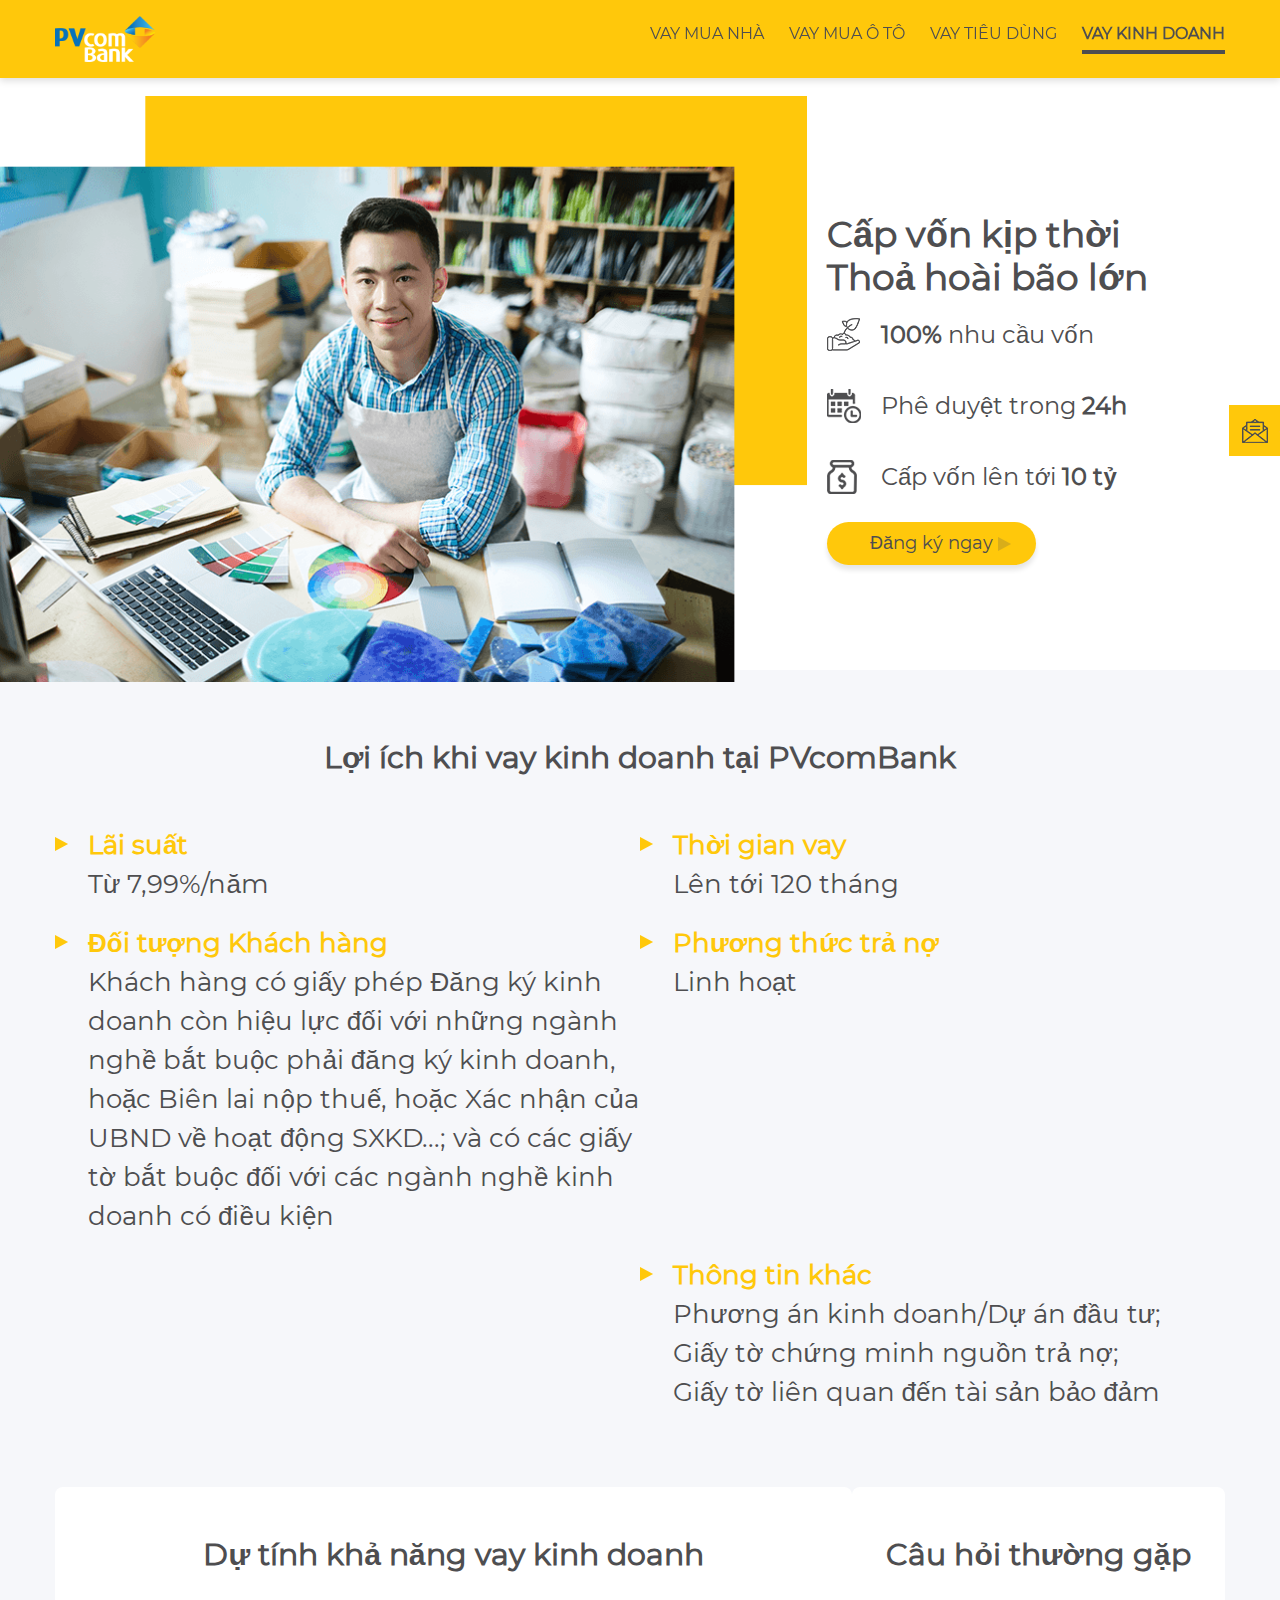
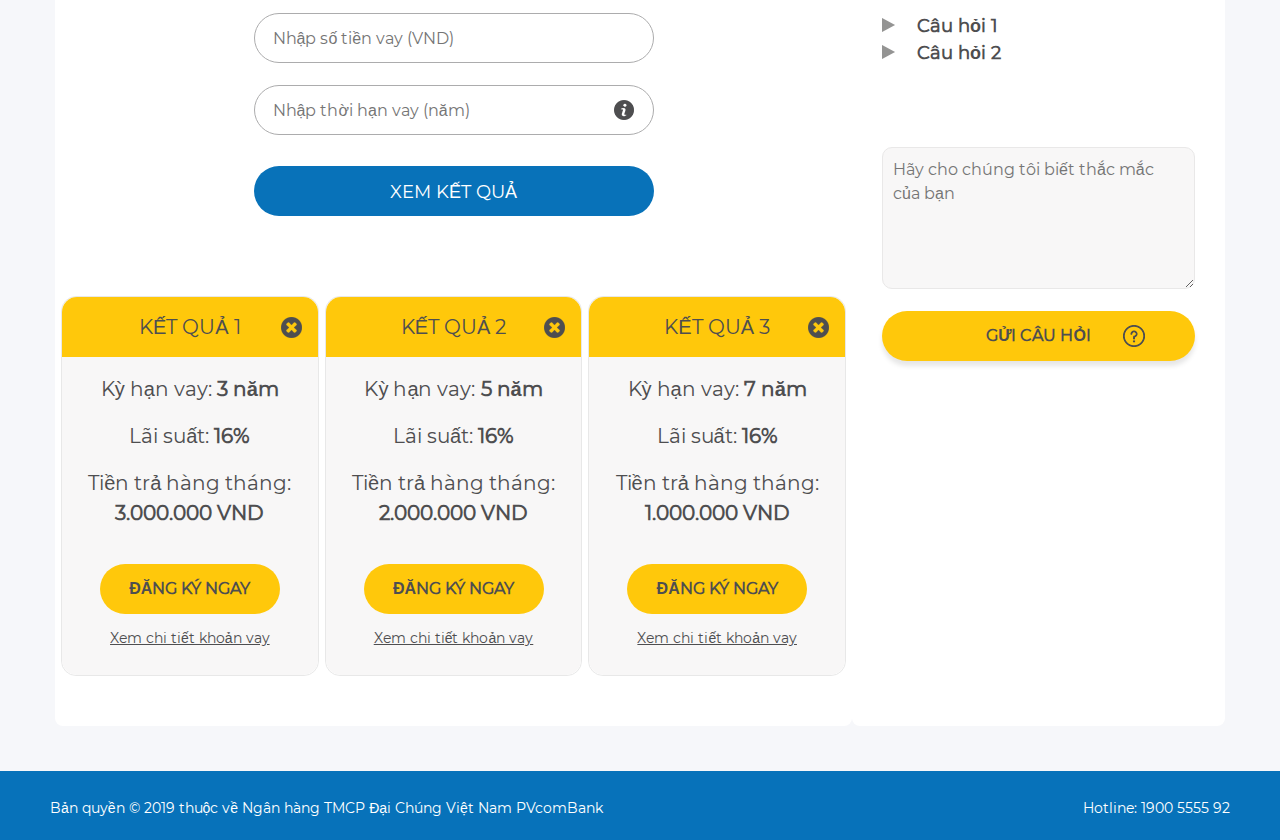
==== commit 7738f9da: "fixed popup css" ====
--- a/vay-kinh-doanh.html
+++ b/vay-kinh-doanh.html
@@ -8,8 +8,8 @@
 		<title>Vay kinh doanh</title>
 
 		<!-- CSS -->
-		<link rel="stylesheet" href="assets/css/fullpage.css">
 		<link rel="stylesheet" href="assets/css/chosen.min.css">
+		<link rel="stylesheet" href="assets/css/bootstrap.min.css" />
 		<link rel="stylesheet" href="assets/css/styles.css?ver=1.42">
 	</head>
 	<body class="page">
@@ -238,9 +238,9 @@
 
 		<!-- jQuery -->
 		<script src="assets/js/jquery.min.js"></script>
-		<script src="assets/js/fullpage.js"></script>
 		<script src="assets/js/autoNumeric.js"></script>
 		<script src="assets/js/chosen.jquery.min.js"></script>
+		<script src="assets/js/bootstrap.min.js"></script>
 		<script src="assets/js/customs.js?ver=1.42"></script>
 		<script>
 			$(document).ready(function() {
--- a/assets/css/styles.css
+++ b/assets/css/styles.css
@@ -1861,7 +1861,7 @@
         @media screen and (max-width: 768px) {
           .page #banner .main-page-info .form-box {
             padding: 10px; }
-
+          }
       .page #banner .main-page-info ul {
         font-size: 24px;
         padding-bottom: 17px; }
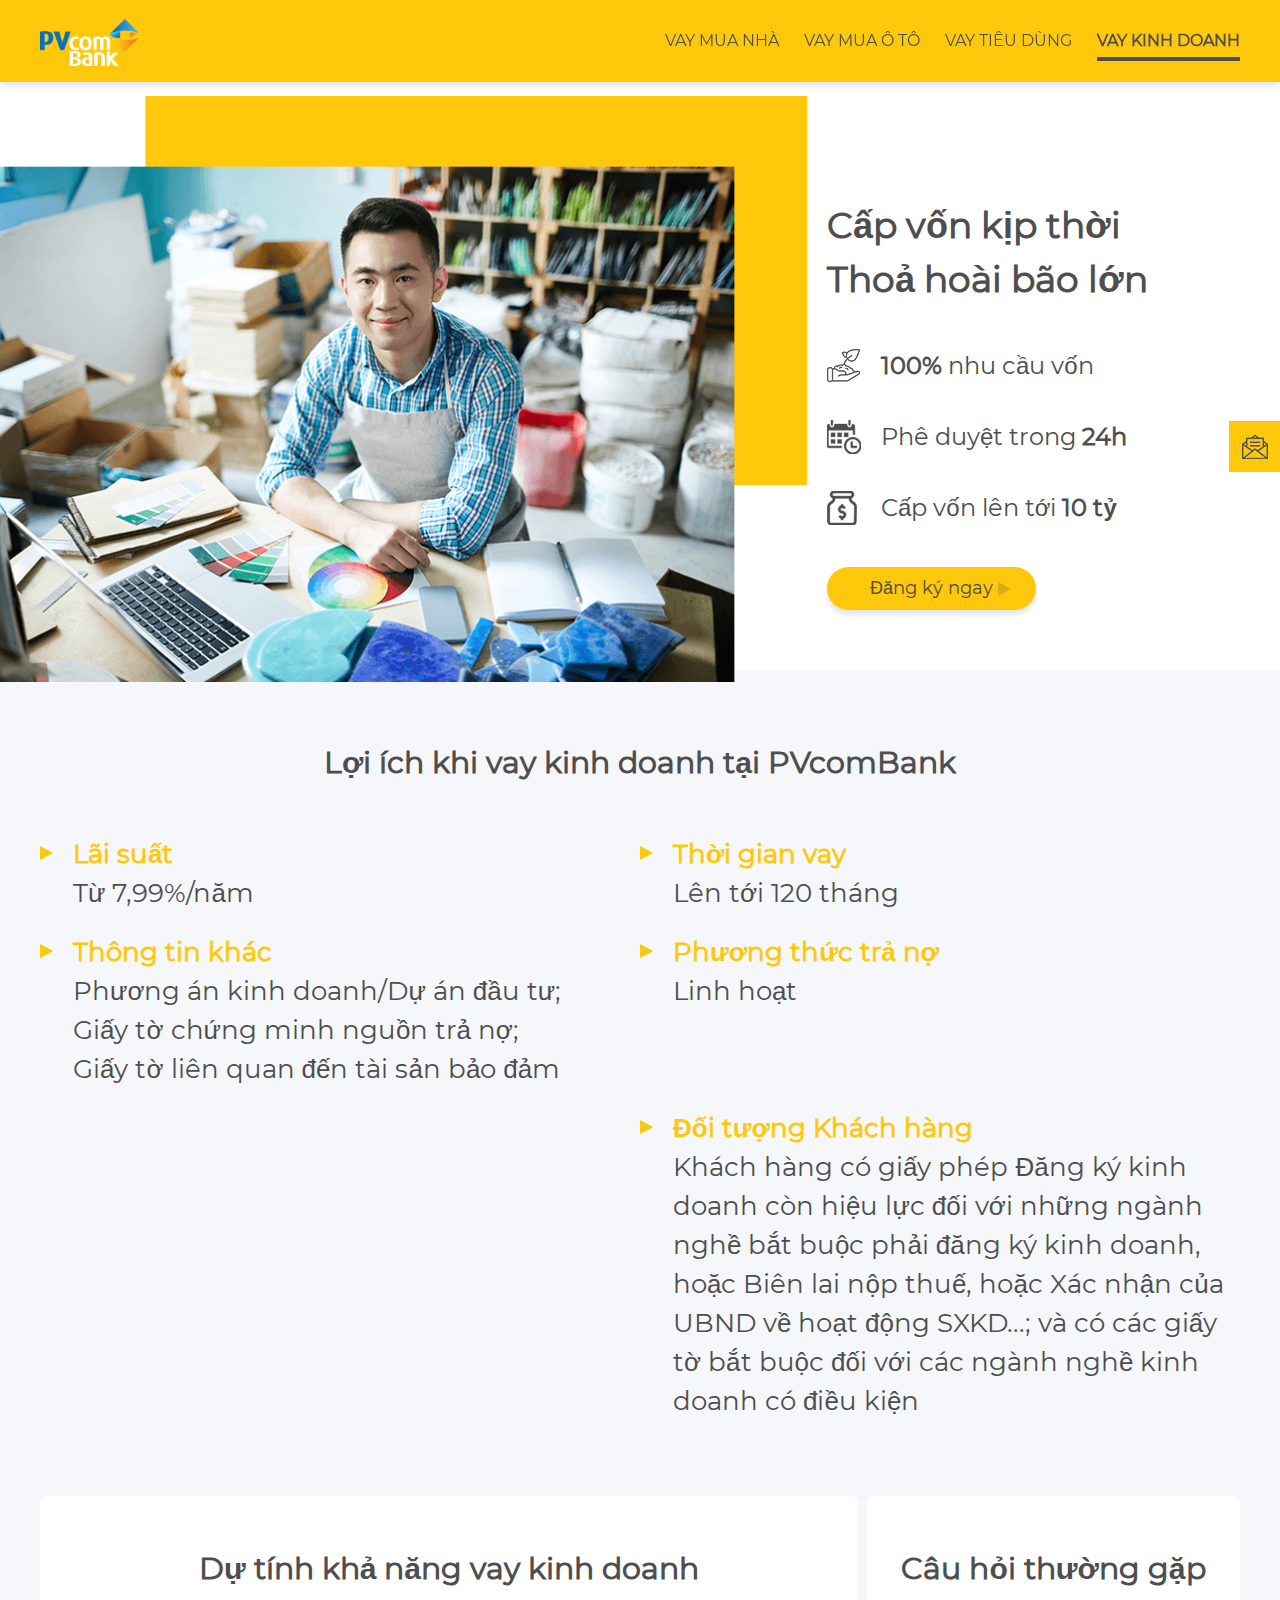
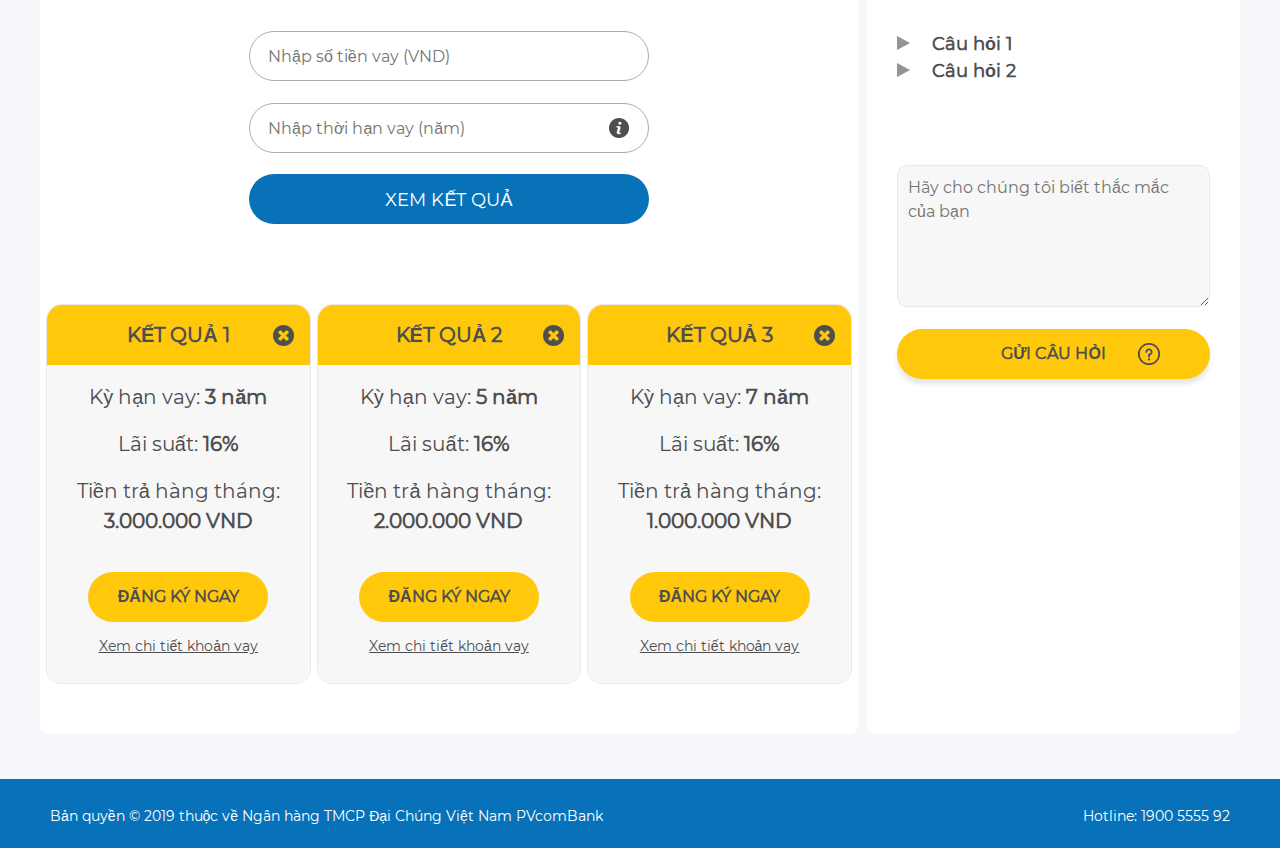
==== commit 91a63aae: "fix register form and add to homepage" ====
--- a/vay-kinh-doanh.html
+++ b/vay-kinh-doanh.html
@@ -5,11 +5,12 @@
 		<meta http-equiv="X-UA-Compatible" content="IE=edge">
 		<meta name="viewport" content="width=device-width, initial-scale=1">
 		<meta name="format-detection" content="telephone=no"/>
-		<title>Vay kinh doanh</title>
+		<title>Vay Kinh doanh</title>
+		<link rel="icon" href="favicon.ico" type="image/x-icon" />
+    <link rel="shortcut icon" href="favicon.ico" type="image/x-icon" />
 
 		<!-- CSS -->
 		<link rel="stylesheet" href="assets/css/chosen.min.css">
-		<link rel="stylesheet" href="assets/css/bootstrap.min.css" />
 		<link rel="stylesheet" href="assets/css/styles.css?ver=1.42">
 	</head>
 	<body class="page">
@@ -73,17 +74,17 @@
 							</div>
 							<div class="rows">
 								<div class="benefit-col">
+									<p><span class="clr-primary">Thông tin khác</span><br />Phương án kinh doanh/Dự án đầu tư;<br />Giấy tờ chứng minh nguồn trả nợ;<br />Giấy tờ liên quan đến tài sản bảo đảm</p>
+								</div>
+								<div class="benefit-col">
+									<p><span class="clr-primary">Phương thức trả nợ</span><br />Linh hoạt</p>
+								</div>
+							</div>
+							<div class="rows">
+								<div class="benefit-col">
+								</div>
+								<div class="benefit-col">
 									<p><span class="clr-primary">Đối tượng Khách hàng</span><br />Khách hàng có giấy phép Đăng ký kinh doanh còn hiệu lực đối với những ngành nghề bắt buộc phải đăng ký kinh doanh, hoặc Biên lai nộp thuế, hoặc Xác nhận của UBND về hoạt động SXKD...; và có các giấy tờ bắt buộc đối với các ngành nghề kinh doanh có điều kiện</p>
-								</div>
-								<div class="benefit-col">
-									<p><span class="clr-primary">Phương thức trả nợ</span><br />Linh hoạt</p>
-								</div>
-							</div>
-							<div class="rows">
-								<div class="benefit-col">
-								</div>
-								<div class="benefit-col">
-									<p><span class="clr-primary">Thông tin khác</span><br />Phương án kinh doanh/Dự án đầu tư;<br />Giấy tờ chứng minh nguồn trả nợ;<br />Giấy tờ liên quan đến tài sản bảo đảm</p>
 								</div>
 							</div>
 						</div>
@@ -203,9 +204,9 @@
 							</div>
 							<div class="form-group">
 								<select name="loan-type" id="input-loan-type">
-									<option value="Vay mua nhà">Vay mua nhà</option>
-									<option value="Vay mua ô tô">Vay mua ô tô</option>
-									<option value="Vay tiêu dùng">Vay tiêu dùng</option>
+									<option value="Vay Mua nhà">Vay Mua nhà</option>
+									<option value="Vay Mua ô tô">Vay Mua ô tô</option>
+									<option value="Vay Tiêu dùng">Vay Tiêu dùng</option>
 									<option value="Vay Kinh doanh">Vay Kinh doanh</option>
 								</select>
 							</div>
@@ -240,7 +241,6 @@
 		<script src="assets/js/jquery.min.js"></script>
 		<script src="assets/js/autoNumeric.js"></script>
 		<script src="assets/js/chosen.jquery.min.js"></script>
-		<script src="assets/js/bootstrap.min.js"></script>
 		<script src="assets/js/customs.js?ver=1.42"></script>
 		<script>
 			$(document).ready(function() {
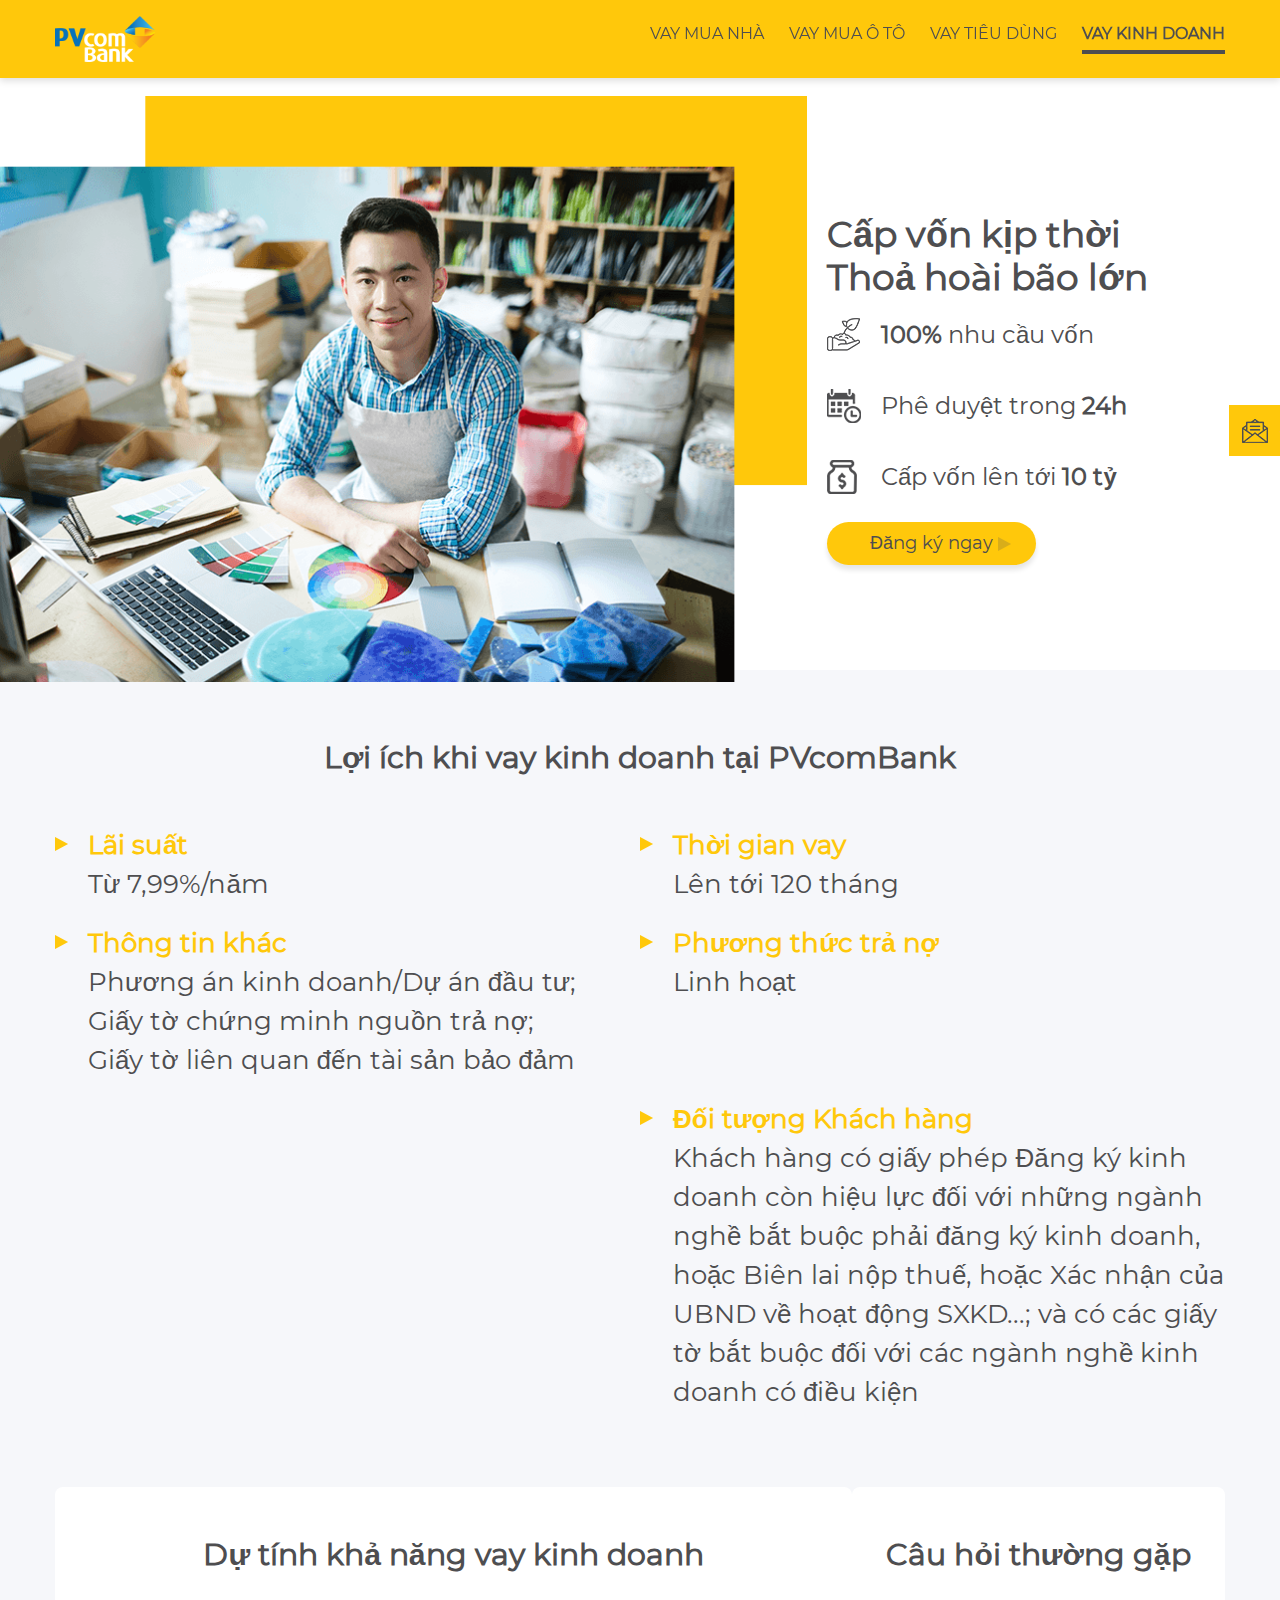
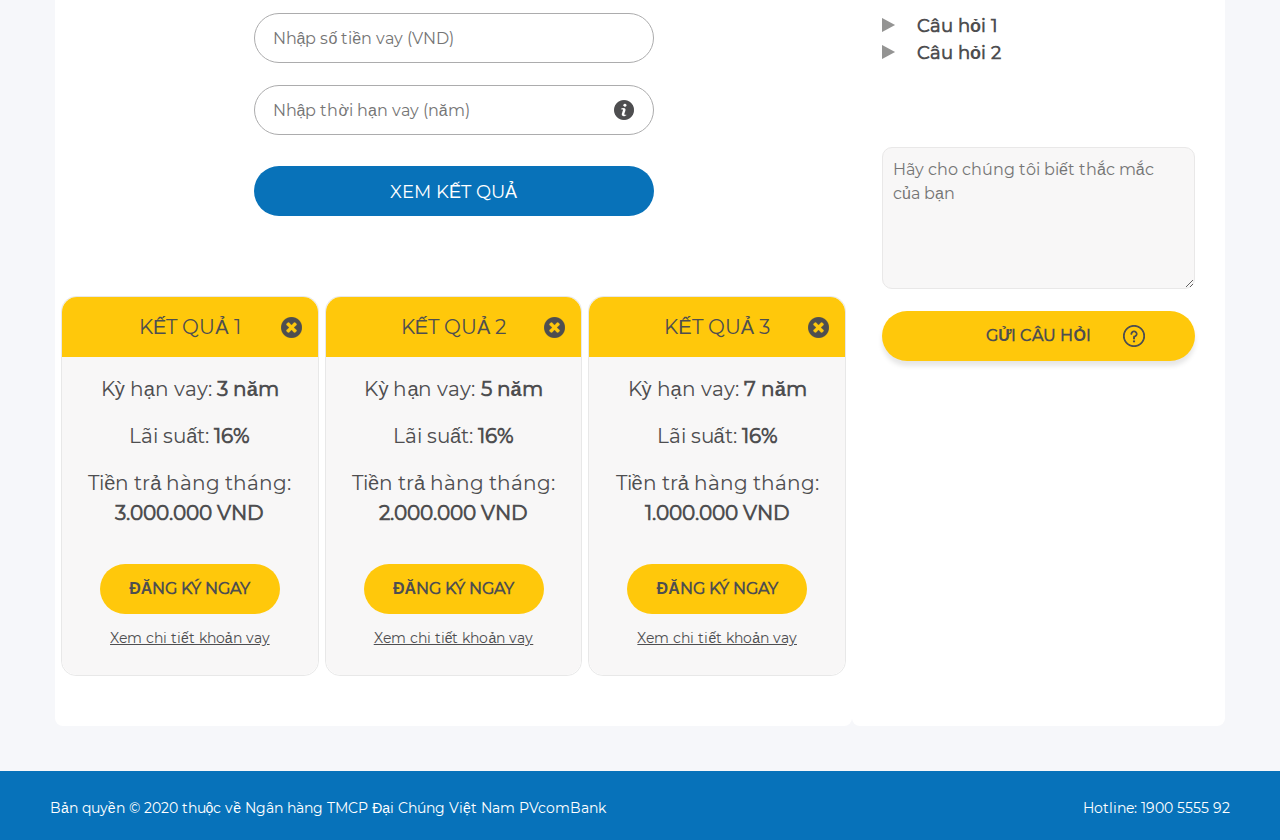
==== commit 1e1caa8f: "fix register form" ====
--- a/vay-kinh-doanh.html
+++ b/vay-kinh-doanh.html
@@ -5,13 +5,14 @@
 		<meta http-equiv="X-UA-Compatible" content="IE=edge">
 		<meta name="viewport" content="width=device-width, initial-scale=1">
 		<meta name="format-detection" content="telephone=no"/>
-		<title>Vay Kinh doanh</title>
+		<title>Vay kinh doanh</title>
 		<link rel="icon" href="favicon.ico" type="image/x-icon" />
     <link rel="shortcut icon" href="favicon.ico" type="image/x-icon" />
 
 		<!-- CSS -->
-		<link rel="stylesheet" href="assets/css/chosen.min.css">
-		<link rel="stylesheet" href="assets/css/styles.css?ver=1.42">
+		<link rel="stylesheet" href="assets/css/chosen.min.css" />
+		<link rel="stylesheet" href="assets/css/bootstrap.min.css" />
+		<link rel="stylesheet" href="assets/css/styles.css" />
 	</head>
 	<body class="page">
 		<div id="wrapper">
@@ -172,62 +173,63 @@
 						<li data-popup-open="popup-register" class="message"><a href="#">Đăng ký ngay</a></li>
 					</ul>
 				</div>
-				<div class="popup-modal popup-register" data-popup="popup-register">
-					<div class="popup-inner">
-						<h4 class="popup-register-title">Đăng ký ngay</h4>
-						<form action="#" id="form-register" method="POST" role="form">
-							<div class="form-group required">
-								<input type="text" id="input-name" name="name" placeholder="Nhập họ và tên (bắt buộc)" required="required">
-								<label for="name" class="input-icon">
-									<img src="assets/images/commons/ic-user.png">
-								</label>
-							</div>
-							<div class="form-group required">
-								<input type="text" id="input-phone" name="phone" placeholder="Nhập số điện thoại (bắt buộc)" required="required">
-								<label for="phone" class="input-icon">
-									<img src="assets/images/commons/ic-phone.png">
-								</label>
-							</div>
-							<div class="form-group">
-								<input type="text" id="input-email" name="email" placeholder="Nhập Email">
-								<label for="email" class="input-icon">
-									<img src="assets/images/commons/ic-email.png">
-								</label>
-							</div>
-							<div class="form-group">
-								<select name="provinces" id="input-provinces">
-									<option value="">Chọn tỉnh thành</option>
-									<option value="Hà Nội">Hà Nội</option>
-									<option value="Đà Nẵng">Đà Nẵng</option>
-									<option value="TP. Hồ Chí Minh">TP. Hồ Chí Minh</option>
-								</select>
-							</div>
-							<div class="form-group">
-								<select name="loan-type" id="input-loan-type">
-									<option value="Vay Mua nhà">Vay Mua nhà</option>
-									<option value="Vay Mua ô tô">Vay Mua ô tô</option>
-									<option value="Vay Tiêu dùng">Vay Tiêu dùng</option>
-									<option value="Vay Kinh doanh">Vay Kinh doanh</option>
-								</select>
-							</div>
-
-							<button type="submit" id="btn-register-submit" class="btn-register btn-primary">Đăng ký</button>
-						</form>
-
-						<a class="popup-close" data-popup-close="popup-register" href="#"><img src="assets/images/commons/ic-close-form.png"></a>
-					</div>
-				</div>
-				<div class="advisory-register dl-sp">
-					<div class="inner-advisory-register">
-						<a href="#" data-popup-open="popup-register" title="Đăng ký ngay">Đăng ký ngay</a>
-					</div>
-				</div>
 			</main>
+
+			<!-- pop-up form -->
+			<div class="popup-modal popup-register" data-popup="popup-register">
+				<div class="popup-inner">
+					<h4 class="popup-register-title">Đăng ký ngay</h4>
+					<form action="#" id="form-register" method="POST" role="form">
+						<div class="form-group required">
+							<input type="text" id="input-name" name="name" placeholder="Nhập họ và tên (bắt buộc)" required="required">
+							<label for="name" class="input-icon">
+							<img src="assets/images/commons/ic-user.png">
+							</label>
+						</div>
+						<div class="form-group required">
+							<input type="text" id="input-phone" name="phone" placeholder="Nhập số điện thoại (bắt buộc)" required="required">
+							<label for="phone" class="input-icon">
+							<img src="assets/images/commons/ic-phone.png">
+							</label>
+						</div>
+						<div class="form-group">
+							<input type="text" id="input-email" name="email" placeholder="Nhập Email">
+							<label for="email" class="input-icon">
+							<img src="assets/images/commons/ic-email.png">
+							</label>
+						</div>
+						<div class="form-group">
+							<select name="provinces" id="input-provinces">
+								<option value="">Chọn tỉnh thành</option>
+								<option value="Hà Nội">Hà Nội</option>
+								<option value="Đà Nẵng">Đà Nẵng</option>
+								<option value="TP. Hồ Chí Minh">TP. Hồ Chí Minh</option>
+							</select>
+						</div>
+						<div class="form-group">
+							<select name="loan-type" id="input-loan-type">
+								<option value="Vay mua nhà">Vay mua nhà</option>
+								<option value="Vay mua ô tô">Vay mua ô tô</option>
+								<option value="Vay tiêu dùng">Vay tiêu dùng</option>
+								<option value="Vay kinh doanh">Vay kinh doanh</option>
+							</select>
+						</div>
+						<div class="form-group">
+							<img src="http://115.84.179.234/handlers/captcha.ashx" id="captcha1">
+							<a class="button" id="btnReloadCapt" xss=removed><img src="assets/images/commons/ic-reload.png"></a>
+							<input type="text" style="width:30%" placeholder="Nhập mã bảo mật" name="captcha" maxlength="4">
+						</div>
+						<button type="submit" id="btn-register-submit" class="btn-register btn-primary">Đăng ký <span class="spinner"></span></button>
+					</form>
+					<a class="popup-close" data-popup-close="popup-register" href="#"><img src="assets/images/commons/ic-close-form.png"></a>
+				</div>
+			</div>
+
 			<footer id="footer">
 				<div class="container">
 					<div class="ft-content">
 						<div class="ft-col">
-							<p>Bản quyền © 2019 thuộc về Ngân hàng TMCP Đại Chúng Việt Nam PVcomBank</p>
+							<p>Bản quyền © 2020 thuộc về Ngân hàng TMCP Đại Chúng Việt Nam PVcomBank</p>
 						</div>
 						<div class="ft-col">
 							<p>Hotline: 1900 5555 92</p>
@@ -241,7 +243,8 @@
 		<script src="assets/js/jquery.min.js"></script>
 		<script src="assets/js/autoNumeric.js"></script>
 		<script src="assets/js/chosen.jquery.min.js"></script>
-		<script src="assets/js/customs.js?ver=1.42"></script>
+		<script src="assets/js/bootstrap.min.js"></script>
+		<script src="assets/js/customs.js"></script>
 		<script>
 			$(document).ready(function() {
 			    $("input[name='amount']").autoNumeric('init', {
--- a/assets/css/styles.css
+++ b/assets/css/styles.css
@@ -1539,6 +1539,18 @@
         width: 100% !important;
         padding: 10px;
         resize: vertical; }
+      .page #content .estimates-faq .send-question input[name="captcha"] {
+        height: 40px;
+        font-size: 18px;
+        border: 1px solid #dedede;
+        padding: 10px;
+        margin-left: 10px;
+        width: calc(100% - 180px) !important;
+        border-radius: 10px; }
+        @media screen and (max-width: 375px) {
+      .page #content .estimates-faq .send-question input[name="captcha"] {
+        margin-top: 10px;
+        width: 80% !important; } }
       .page #content .estimates-faq .send-question .btn-send-question {
         background: #ffc80b;
         text-transform: uppercase;
@@ -2846,3 +2858,40 @@
   color: #4e4e50;
   text-decoration: none;
 }
+
+.product-desc {
+  font-weight: normal;
+  color: #4e4e50;
+  text-decoration: none;
+}
+.product-link {
+  font-weight: normal;
+  color: #0772ba;
+  text-decoration: underline;
+}
+
+form #captcha1 {
+  width: 120px;
+  margin-right: 10px;
+  font-size: 16px; }
+
+form #btnReloadCapt:hover {
+  opacity: 1 !important; }
+
+form #btnReloadCapt img {
+  width: 30px;
+  cursor: pointer; }
+
+form label.error {
+  color: red;
+  margin-top: 2px;
+  display: block; }
+  @media screen and (max-width: 768px) {
+    form label.error {
+      font-size: 14px; } }
+
+form label.success {
+  color: green; }
+
+form label.form-noti {
+  margin-top: 15px; }
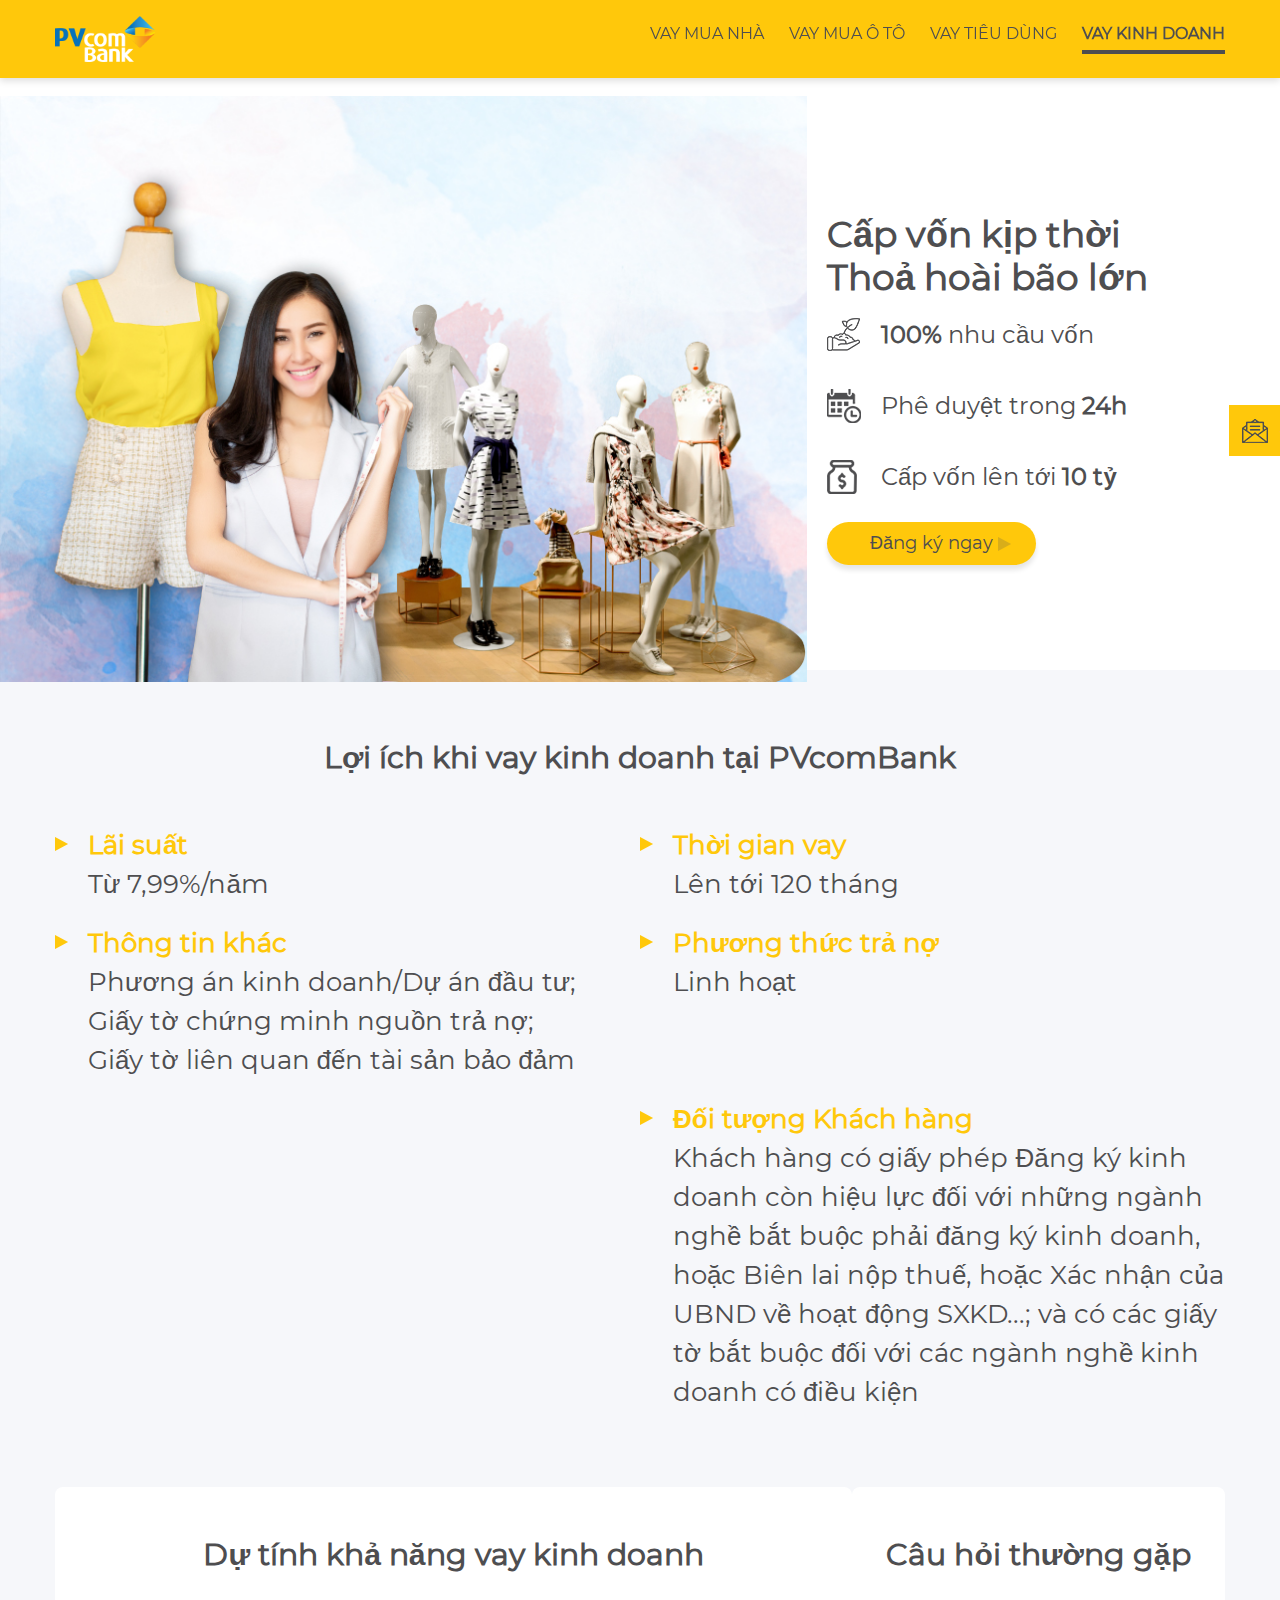
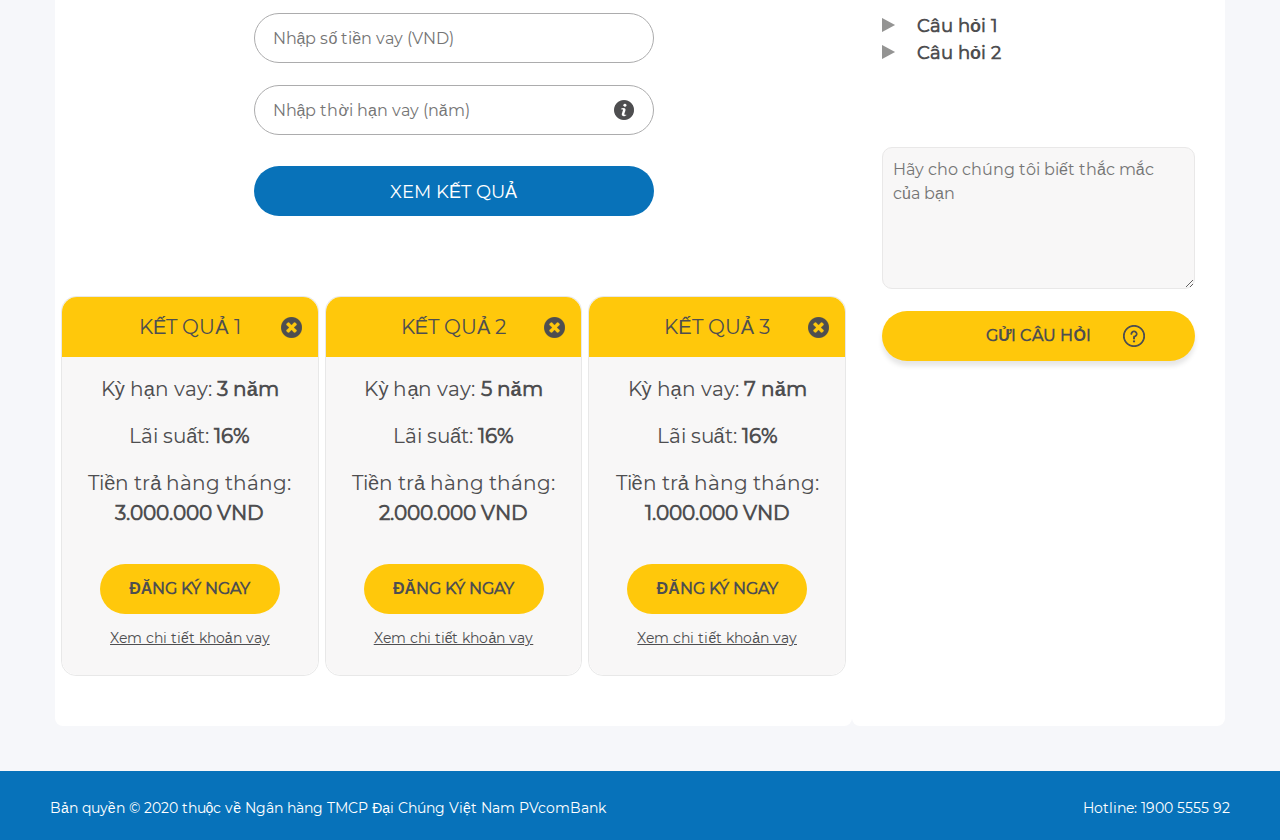
==== commit 893a3d09: "added new images" ====
--- a/vay-kinh-doanh.html
+++ b/vay-kinh-doanh.html
@@ -49,7 +49,7 @@
 		    <main id="content">
 				<div class="main-page">
 					<div class="max-content">
-						<figure><img src="assets/images/main-vay-kinh-doanh.png" alt="vay kinh doanh"></figure>
+						<figure><img src="assets/images/main-vay-kinh-doanh.jpg" alt="vay kinh doanh"></figure>
 						<div class="main-page-info">
 							<h2 class="title-page">Cấp vốn kịp thời<br />Thoả hoài bão lớn</h2>
 							<ul>
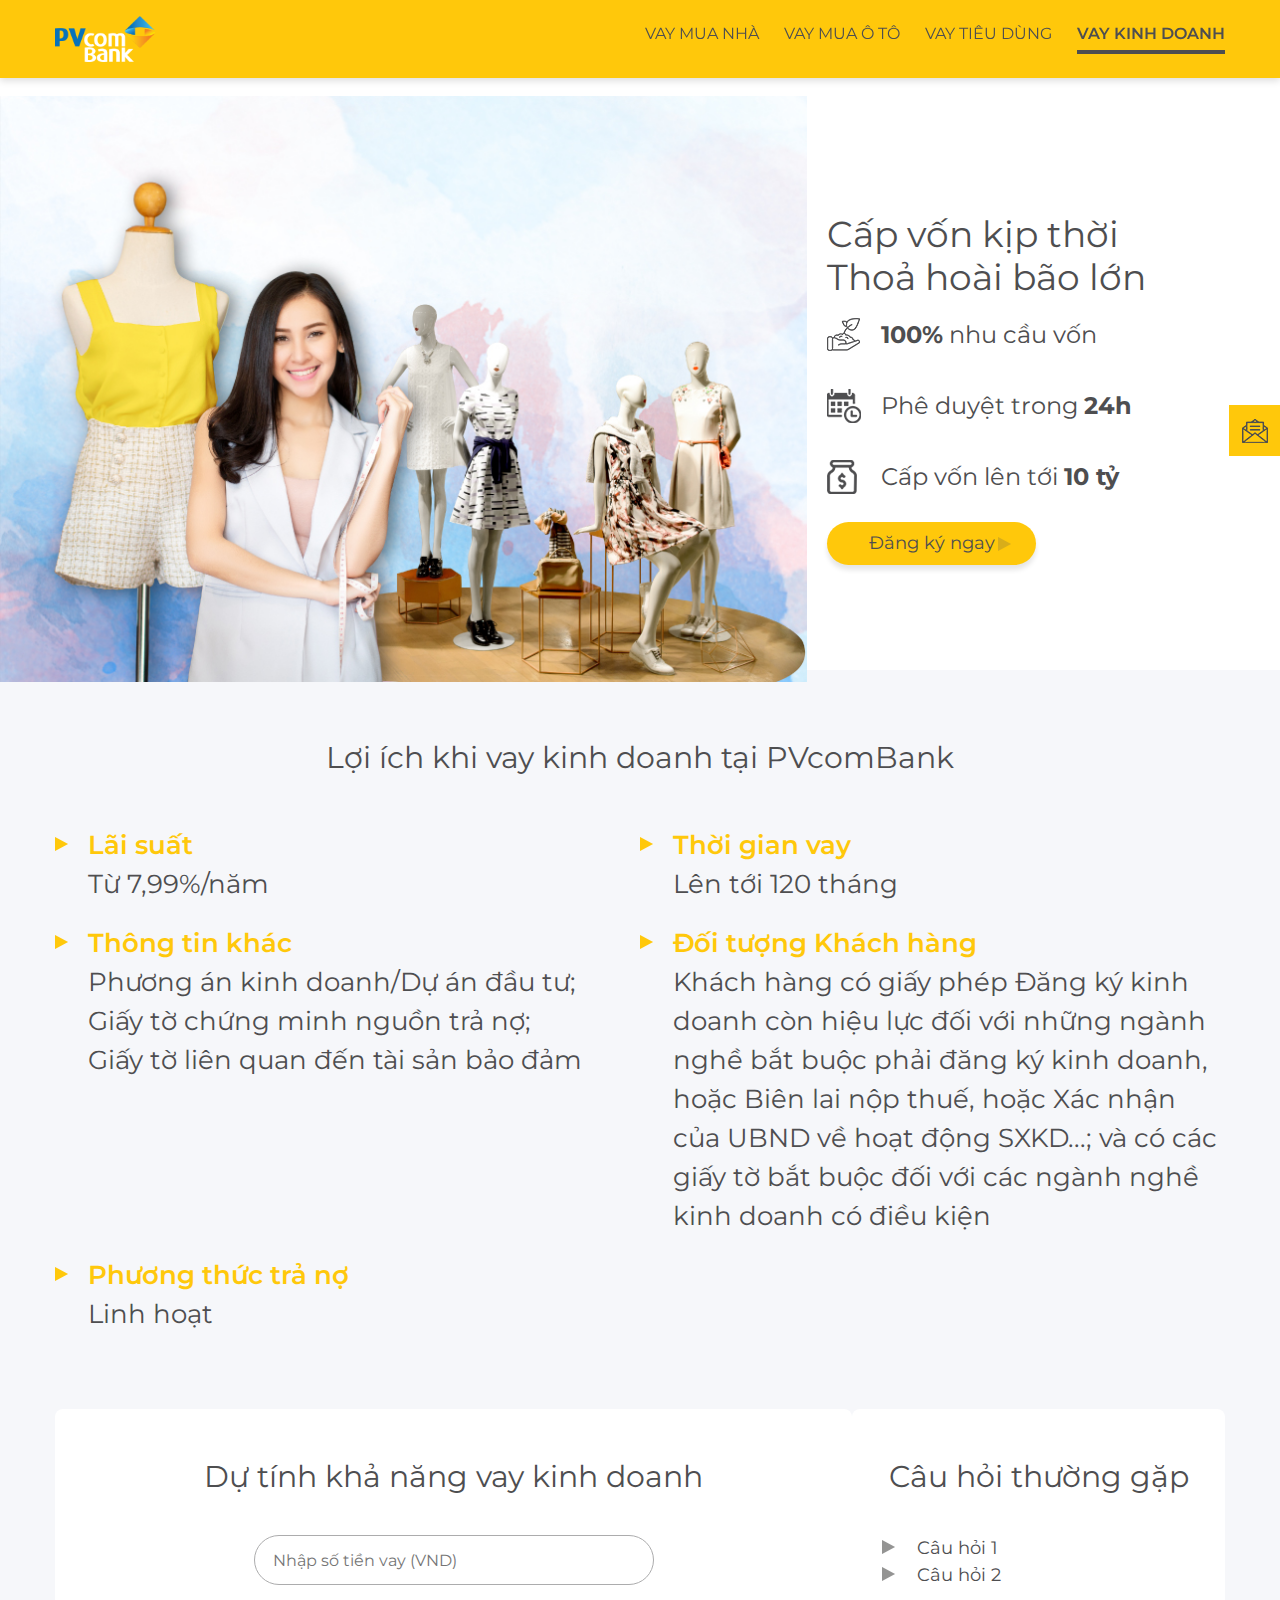
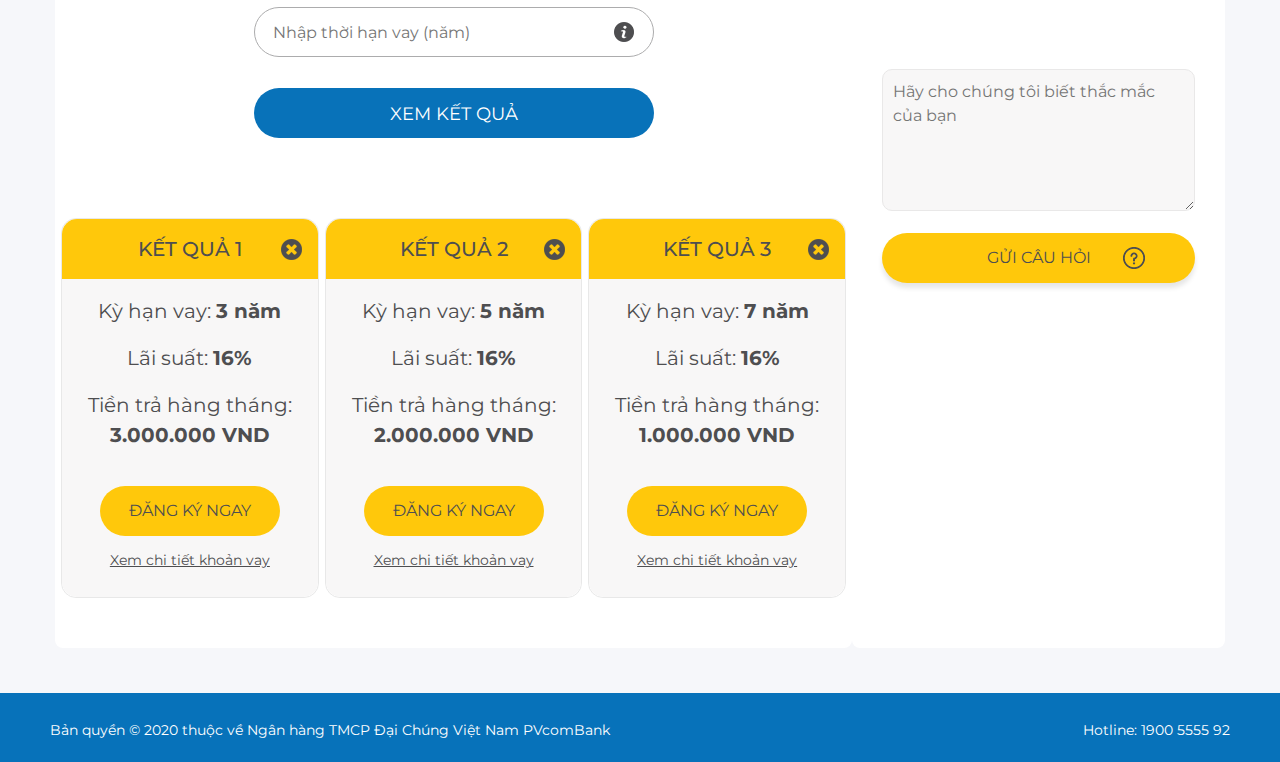
==== commit 630d7b9d: "update vay tieu dung" ====
--- a/vay-kinh-doanh.html
+++ b/vay-kinh-doanh.html
@@ -78,14 +78,14 @@
 									<p><span class="clr-primary">Thông tin khác</span><br />Phương án kinh doanh/Dự án đầu tư;<br />Giấy tờ chứng minh nguồn trả nợ;<br />Giấy tờ liên quan đến tài sản bảo đảm</p>
 								</div>
 								<div class="benefit-col">
+									<p><span class="clr-primary">Đối tượng Khách hàng</span><br />Khách hàng có giấy phép Đăng ký kinh doanh còn hiệu lực đối với những ngành nghề bắt buộc phải đăng ký kinh doanh, hoặc Biên lai nộp thuế, hoặc Xác nhận của UBND về hoạt động SXKD...; và có các giấy tờ bắt buộc đối với các ngành nghề kinh doanh có điều kiện</p>
+								</div>
+							</div>
+							<div class="rows">
+								<div class="benefit-col">
 									<p><span class="clr-primary">Phương thức trả nợ</span><br />Linh hoạt</p>
 								</div>
-							</div>
-							<div class="rows">
-								<div class="benefit-col">
-								</div>
-								<div class="benefit-col">
-									<p><span class="clr-primary">Đối tượng Khách hàng</span><br />Khách hàng có giấy phép Đăng ký kinh doanh còn hiệu lực đối với những ngành nghề bắt buộc phải đăng ký kinh doanh, hoặc Biên lai nộp thuế, hoặc Xác nhận của UBND về hoạt động SXKD...; và có các giấy tờ bắt buộc đối với các ngành nghề kinh doanh có điều kiện</p>
+								<div class="benefit-col">
 								</div>
 							</div>
 						</div>
--- a/assets/css/styles.css
+++ b/assets/css/styles.css
@@ -1,5 +1,7 @@
+@charset "UTF-8";
+@import url('https://fonts.googleapis.com/css2?family=Montserrat:wght@300;400;600&display=swap');
 html {
-  font-family: sans-serif;
+  font-family: 'Montserrat', sans-serif;
   /* 1 */
   -ms-text-size-adjust: 100%;
   /* 2 */
@@ -102,7 +104,7 @@
 kbd,
 pre,
 samp {
-  font-family: monospace, monospace;
+  /* font-family: monospace, monospace; */
   font-size: 1em; }
 
 button,
@@ -192,22 +194,10 @@
   padding: 0; }
 
 /* base valiables */
-/*keyframes*/
+/* keyframes */
 /* common mixins */
 /* base valiables */
 /* montserrat-regular - latin */
-@font-face {
-  font-family: 'Montserrat';
-  font-style: normal;
-  font-weight: 400;
-  src: url('../fonts/montserrat-v14-latin-regular.eot'); /* IE9 Compat Modes */
-  src: local('Montserrat Regular'), local('Montserrat-Regular'),
-       url('../fonts/montserrat-v14-latin-regular.eot?#iefix') format('embedded-opentype'), /* IE6-IE8 */
-       url('../fonts/montserrat-v14-latin-regular.woff2') format('woff2'), /* Super Modern Browsers */
-       url('../fonts/montserrat-v14-latin-regular.woff') format('woff'), /* Modern Browsers */
-       url('../fonts/montserrat-v14-latin-regular.ttf') format('truetype'), /* Safari, Android, iOS */
-       url('../fonts/montserrat-v14-latin-regular.svg#Montserrat') format('svg'); /* Legacy iOS */
-}
 
 * {
   -webkit-box-sizing: border-box;
@@ -222,7 +212,7 @@
 
 body {
   background-color: #fff;
-  font-family: 'Montserrat', Arial, sans-serif;
+  font-family: 'Montserrat', sans-serif;
   font-size: 1.6rem;
   line-height: 1.5;
   color: #4e4e50;
@@ -244,6 +234,9 @@
 button {
   border: none; }
 
+option {
+  font-weight: 300;
+}
 a {
   opacity: 1;
   -webkit-transition: all 0.4s ease;
@@ -969,7 +962,7 @@
       padding-right: 20px; } }
     .page #content .main-page-info .title-page {
       font-size: 36px;
-      font-weight: 600;
+      font-weight: 400;
       padding-bottom: 13px; }
       @media screen and (max-width: 768px) {
         .page #content .main-page-info .title-page {
@@ -1043,7 +1036,7 @@
         margin-top: 0; } }
     .page #content .benefit-title {
       font-size: 30px;
-      font-weight: 600;
+      font-weight: 400;
       text-align: center;
       margin-top: 70px;
       margin-bottom: 40px; }
@@ -1148,7 +1141,7 @@
           .page #content .benefit .benefit-body .table-benefit tbody tr td {
             padding: 10px; } }
         .page #content .benefit .benefit-body .table-benefit tbody tr td:first-child {
-          font-weight: 600; }
+          font-weight: 400; }
       .page #content .benefit .benefit-body .table-benefit tbody tr:nth-child(even) {
         background: #fff9e4; }
     .page #content .benefit .benefit-body .attach-file {
@@ -1242,7 +1235,7 @@
               padding-bottom: 40px; } }
     .page #content .estimates-faq-title {
       font-size: 30px;
-      font-weight: 600;
+      font-weight: 400;
       text-align: center;
       margin-top: 50px;
       margin-bottom: 40px; }
@@ -1474,7 +1467,7 @@
             justify-content: center;
             border-radius: 50px;
             margin-top: 36px;
-            font-weight: 600; }
+            font-weight: 400; }
             .page #content .estimates-faq .result .result-detail .result-detai-content .btn-loan-register a {
               color: #4e4e50; }
             .page #content .estimates-faq .result .result-detail .result-detai-content .btn-loan-register:hover {
@@ -1497,7 +1490,7 @@
       padding-left: 30px;
       padding-right: 30px; }
       .page #content .estimates-faq .faq-list .faq-item-title {
-        font-weight: 600;
+        font-weight: 400;
         position: relative;
         padding-left: 35px;
         cursor: pointer; }
@@ -1555,7 +1548,7 @@
         background: #ffc80b;
         text-transform: uppercase;
         position: relative;
-        font-weight: 600;
+        font-weight: 400;
         border: none;
         width: 100%;
         height: 50px;
@@ -1621,7 +1614,7 @@
   .page #content .loan-detail {
     margin-bottom: 50px; }
     .page #content .loan-detail-title {
-      font-weight: 600;
+      font-weight: 400;
       text-align: center;
       margin: 25px 0; }
       .page #content .loan-detail-title {
@@ -1795,7 +1788,7 @@
   .form-input {
     font-size: 18px;
     display: inline-block;
-    font-weight: 600;
+    font-weight: 400;
     width: 50%;
     padding-left: 10px;
     background-color: white;
